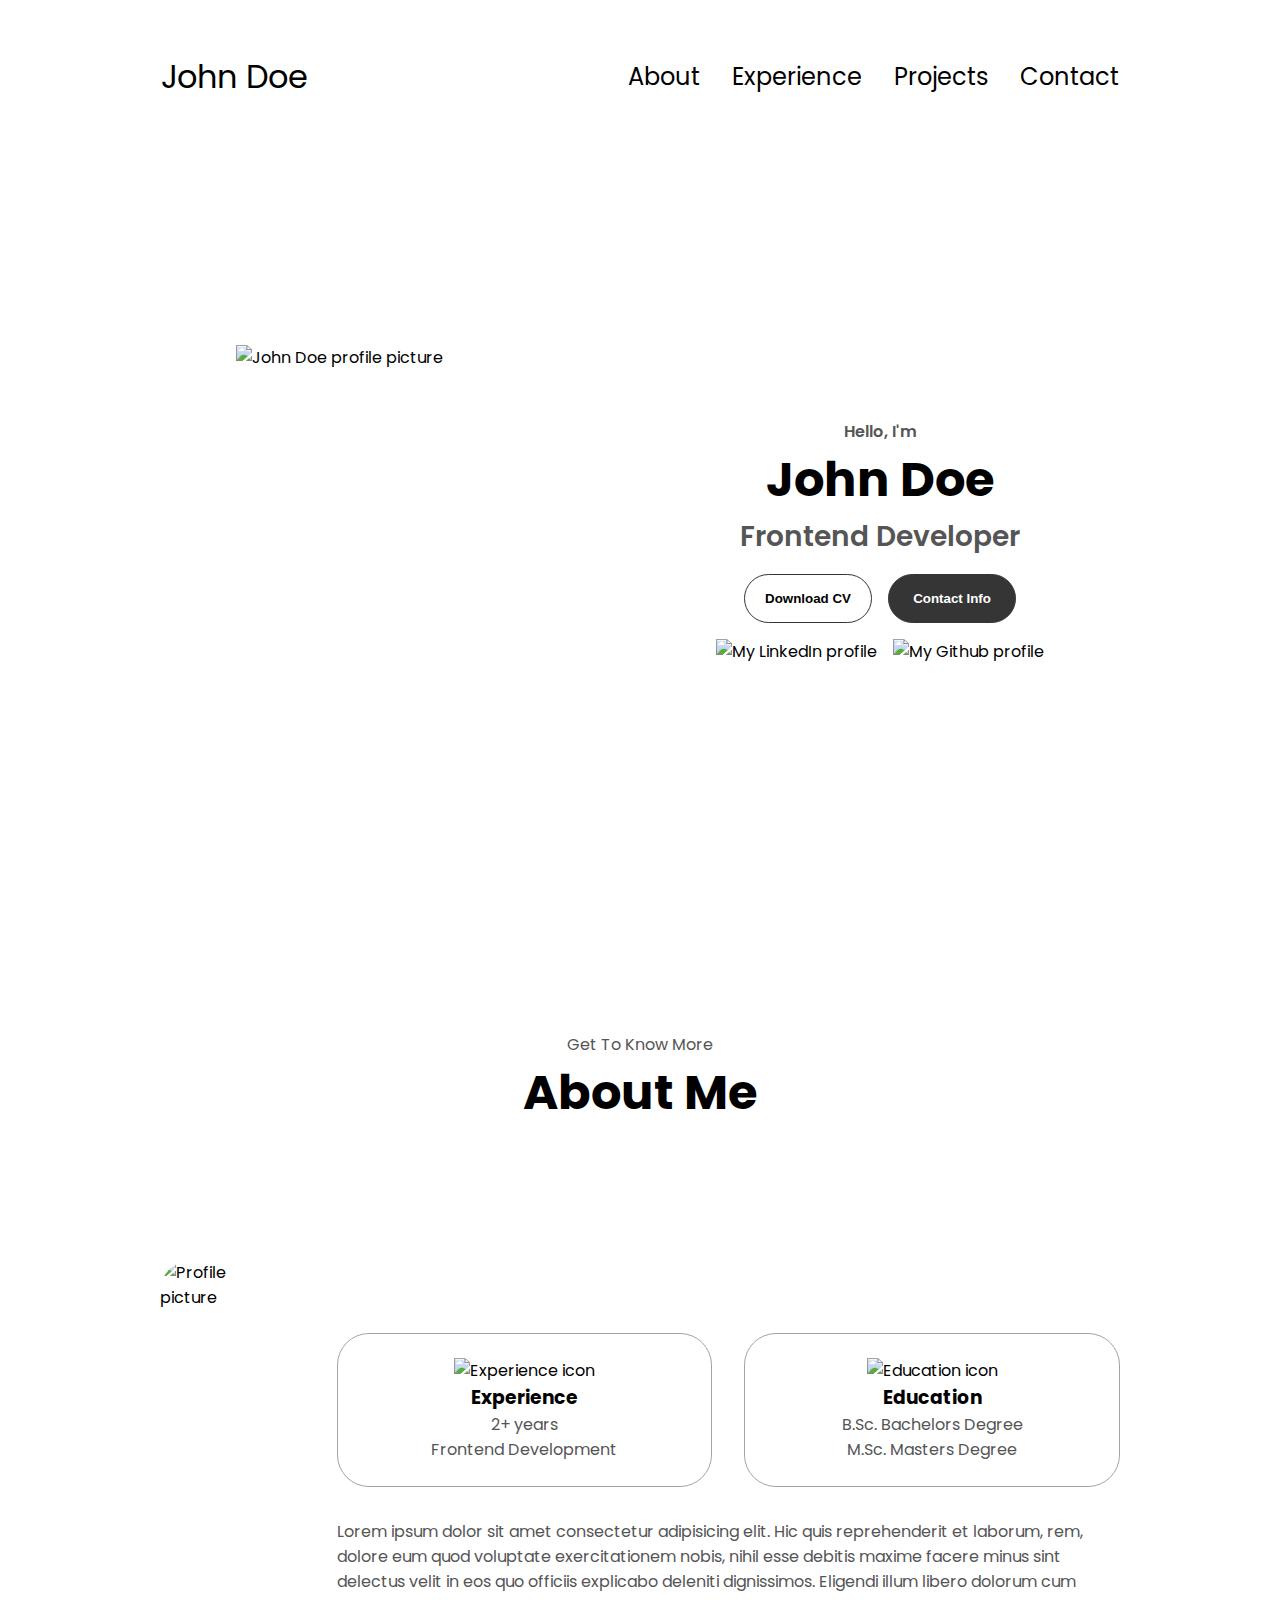
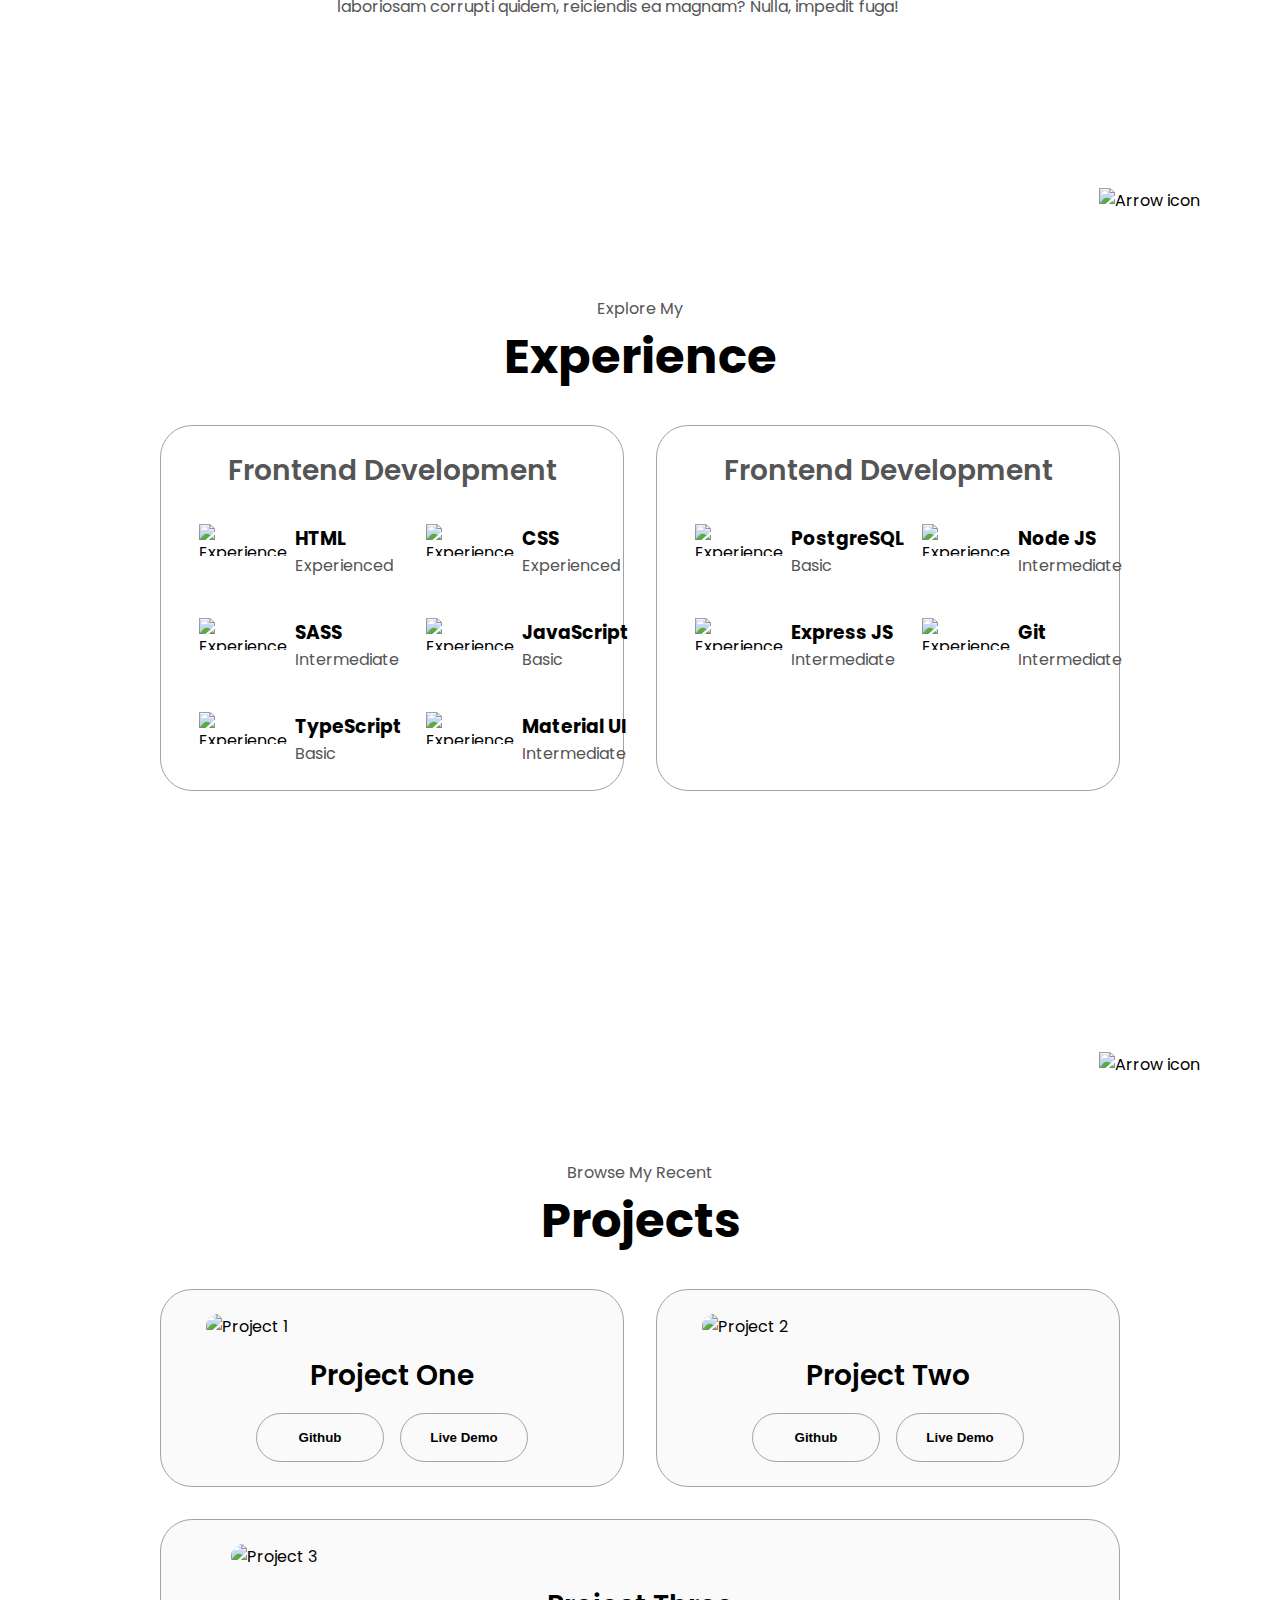
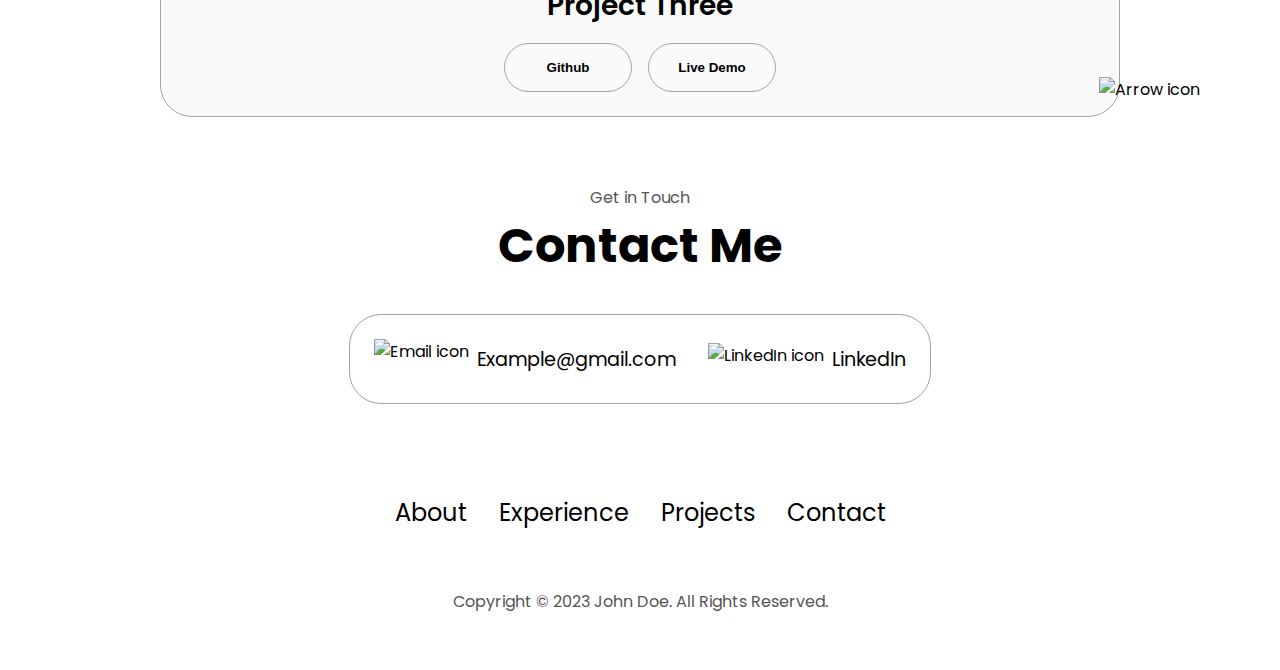
==== index.html @ 1ad5c075 "guh" ====
<!DOCTYPE html>
<html lang="en">
  <head>
    <meta charset="UTF-8" />
    <meta http-equiv="X-UA-Compatible" content="IE=edge" />
    <meta name="viewport" content="width=device-width, initial-scale=1.0" />
    <title>My Portfolio</title>
    <link rel="stylesheet" href="style.css" />
    <link rel="stylesheet" href="mediaqueries.css" />
  </head>
  <body>
    <nav id="desktop-nav">
      <div class="logo">John Doe</div>
      <div>
        <ul class="nav-links">
          <li><a href="#about">About</a></li>
          <li><a href="#experience">Experience</a></li>
          <li><a href="#projects">Projects</a></li>
          <li><a href="#contact">Contact</a></li>
        </ul>
      </div>
    </nav>
    <nav id="hamburger-nav">
      <div class="logo">John Doe</div>
      <div class="hamburger-menu">
        <div class="hamburger-icon" onclick="toggleMenu()">
          <span></span>
          <span></span>
          <span></span>
        </div>
        <div class="menu-links">
          <li><a href="#about" onclick="toggleMenu()">About</a></li>
          <li><a href="#experience" onclick="toggleMenu()">Experience</a></li>
          <li><a href="#projects" onclick="toggleMenu()">Projects</a></li>
          <li><a href="#contact" onclick="toggleMenu()">Contact</a></li>
        </div>
      </div>
    </nav>
    <section id="profile">
      <div class="section__pic-container">
        <img src="./assets/profile-pic.png" alt="John Doe profile picture" />
      </div>
      <div class="section__text">
        <p class="section__text__p1">Hello, I'm</p>
        <h1 class="title">John Doe</h1>
        <p class="section__text__p2">Frontend Developer</p>
        <div class="btn-container">
          <button
            class="btn btn-color-2"
            onclick="window.open('./assets/resume-example.pdf')"
          >
            Download CV
          </button>
          <button class="btn btn-color-1" onclick="location.href='./#contact'">
            Contact Info
          </button>
        </div>
        <div id="socials-container">
          <img
            src="./assets/linkedin.png"
            alt="My LinkedIn profile"
            class="icon"
            onclick="location.href='https://linkedin.com/'"
          />
          <img
            src="./assets/github.png"
            alt="My Github profile"
            class="icon"
            onclick="location.href='https://github.com/'"
          />
        </div>
      </div>
    </section>
    <section id="about">
      <p class="section__text__p1">Get To Know More</p>
      <h1 class="title">About Me</h1>
      <div class="section-container">
        <div class="section__pic-container">
          <img
            src="./assets/about-pic.png"
            alt="Profile picture"
            class="about-pic"
          />
        </div>
        <div class="about-details-container">
          <div class="about-containers">
            <div class="details-container">
              <img
                src="./assets/experience.png"
                alt="Experience icon"
                class="icon"
              />
              <h3>Experience</h3>
              <p>2+ years <br />Frontend Development</p>
            </div>
            <div class="details-container">
              <img
                src="./assets/education.png"
                alt="Education icon"
                class="icon"
              />
              <h3>Education</h3>
              <p>B.Sc. Bachelors Degree<br />M.Sc. Masters Degree</p>
            </div>
          </div>
          <div class="text-container">
            <p>
              Lorem ipsum dolor sit amet consectetur adipisicing elit. Hic quis
              reprehenderit et laborum, rem, dolore eum quod voluptate
              exercitationem nobis, nihil esse debitis maxime facere minus sint
              delectus velit in eos quo officiis explicabo deleniti dignissimos.
              Eligendi illum libero dolorum cum laboriosam corrupti quidem,
              reiciendis ea magnam? Nulla, impedit fuga!
            </p>
          </div>
        </div>
      </div>
      <img
        src="./assets/arrow.png"
        alt="Arrow icon"
        class="icon arrow"
        onclick="location.href='./#experience'"
      />
    </section>
    <section id="experience">
      <p class="section__text__p1">Explore My</p>
      <h1 class="title">Experience</h1>
      <div class="experience-details-container">
        <div class="about-containers">
          <div class="details-container">
            <h2 class="experience-sub-title">Frontend Development</h2>
            <div class="article-container">
              <article>
                <img
                  src="./assets/checkmark.png"
                  alt="Experience icon"
                  class="icon"
                />
                <div>
                  <h3>HTML</h3>
                  <p>Experienced</p>
                </div>
              </article>
              <article>
                <img
                  src="./assets/checkmark.png"
                  alt="Experience icon"
                  class="icon"
                />
                <div>
                  <h3>CSS</h3>
                  <p>Experienced</p>
                </div>
              </article>
              <article>
                <img
                  src="./assets/checkmark.png"
                  alt="Experience icon"
                  class="icon"
                />
                <div>
                  <h3>SASS</h3>
                  <p>Intermediate</p>
                </div>
              </article>
              <article>
                <img
                  src="./assets/checkmark.png"
                  alt="Experience icon"
                  class="icon"
                />
                <div>
                  <h3>JavaScript</h3>
                  <p>Basic</p>
                </div>
              </article>
              <article>
                <img
                  src="./assets/checkmark.png"
                  alt="Experience icon"
                  class="icon"
                />
                <div>
                  <h3>TypeScript</h3>
                  <p>Basic</p>
                </div>
              </article>
              <article>
                <img
                  src="./assets/checkmark.png"
                  alt="Experience icon"
                  class="icon"
                />
                <div>
                  <h3>Material UI</h3>
                  <p>Intermediate</p>
                </div>
              </article>
            </div>
          </div>
          <div class="details-container">
            <h2 class="experience-sub-title">Frontend Development</h2>
            <div class="article-container">
              <article>
                <img
                  src="./assets/checkmark.png"
                  alt="Experience icon"
                  class="icon"
                />
                <div>
                  <h3>PostgreSQL</h3>
                  <p>Basic</p>
                </div>
              </article>
              <article>
                <img
                  src="./assets/checkmark.png"
                  alt="Experience icon"
                  class="icon"
                />
                <div>
                  <h3>Node JS</h3>
                  <p>Intermediate</p>
                </div>
              </article>
              <article>
                <img
                  src="./assets/checkmark.png"
                  alt="Experience icon"
                  class="icon"
                />
                <div>
                  <h3>Express JS</h3>
                  <p>Intermediate</p>
                </div>
              </article>
              <article>
                <img
                  src="./assets/checkmark.png"
                  alt="Experience icon"
                  class="icon"
                />
                <div>
                  <h3>Git</h3>
                  <p>Intermediate</p>
                </div>
              </article>
            </div>
          </div>
        </div>
      </div>
      <img
        src="./assets/arrow.png"
        alt="Arrow icon"
        class="icon arrow"
        onclick="location.href='./#projects'"
      />
    </section>
    <section id="projects">
      <p class="section__text__p1">Browse My Recent</p>
      <h1 class="title">Projects</h1>
      <div class="experience-details-container">
        <div class="about-containers">
          <div class="details-container color-container">
            <div class="article-container">
              <img
                src="./assets/project-1.png"
                alt="Project 1"
                class="project-img"
              />
            </div>
            <h2 class="experience-sub-title project-title">Project One</h2>
            <div class="btn-container">
              <button
                class="btn btn-color-2 project-btn"
                onclick="location.href='https://github.com/'"
              >
                Github
              </button>
              <button
                class="btn btn-color-2 project-btn"
                onclick="location.href='https://github.com/'"
              >
                Live Demo
              </button>
            </div>
          </div>
          <div class="details-container color-container">
            <div class="article-container">
              <img
                src="./assets/project-2.png"
                alt="Project 2"
                class="project-img"
              />
            </div>
            <h2 class="experience-sub-title project-title">Project Two</h2>
            <div class="btn-container">
              <button
                class="btn btn-color-2 project-btn"
                onclick="location.href='https://github.com/'"
              >
                Github
              </button>
              <button
                class="btn btn-color-2 project-btn"
                onclick="location.href='https://github.com/'"
              >
                Live Demo
              </button>
            </div>
          </div>
          <div class="details-container color-container">
            <div class="article-container">
              <img
                src="./assets/project-3.png"
                alt="Project 3"
                class="project-img"
              />
            </div>
            <h2 class="experience-sub-title project-title">Project Three</h2>
            <div class="btn-container">
              <button
                class="btn btn-color-2 project-btn"
                onclick="location.href='https://github.com/'"
              >
                Github
              </button>
              <button
                class="btn btn-color-2 project-btn"
                onclick="location.href='https://github.com/'"
              >
                Live Demo
              </button>
            </div>
          </div>
        </div>
      </div>
      <img
        src="./assets/arrow.png"
        alt="Arrow icon"
        class="icon arrow"
        onclick="location.href='./#contact'"
      />
    </section>
    <section id="contact">
      <p class="section__text__p1">Get in Touch</p>
      <h1 class="title">Contact Me</h1>
      <div class="contact-info-upper-container">
        <div class="contact-info-container">
          <img
            src="./assets/email.png"
            alt="Email icon"
            class="icon contact-icon email-icon"
          />
          <p><a href="mailto:examplemail@gmail.com">Example@gmail.com</a></p>
        </div>
        <div class="contact-info-container">
          <img
            src="./assets/linkedin.png"
            alt="LinkedIn icon"
            class="icon contact-icon"
          />
          <p><a href="https://www.linkedin.com">LinkedIn</a></p>
        </div>
      </div>
    </section>
    <footer>
      <nav>
        <div class="nav-links-container">
          <ul class="nav-links">
            <li><a href="#about">About</a></li>
            <li><a href="#experience">Experience</a></li>
            <li><a href="#projects">Projects</a></li>
            <li><a href="#contact">Contact</a></li>
          </ul>
        </div>
      </nav>
      <p>Copyright &#169; 2023 John Doe. All Rights Reserved.</p>
    </footer>
    <script src="script.js"></script>
  </body>
</html>
---- style.css ----
/* GENERAL */

@import url("https://fonts.googleapis.com/css2?family=Poppins:wght@300;400;500;600&display=swap");

* {
  margin: 0;
  padding: 0;
}

body {
  font-family: "Poppins", sans-serif;
}

html {
  scroll-behavior: smooth;
}

p {
  color: rgb(85, 85, 85);
}

/* TRANSITION */

a,
.btn {
  transition: all 300ms ease;
}

/* DESKTOP NAV */

nav,
.nav-links {
  display: flex;
}

nav {
  justify-content: space-around;
  align-items: center;
  height: 17vh;
}

.nav-links {
  gap: 2rem;
  list-style: none;
  font-size: 1.5rem;
}

a {
  color: black;
  text-decoration: none;
  text-decoration-color: white;
}

a:hover {
  color: grey;
  text-decoration: underline;
  text-underline-offset: 1rem;
  text-decoration-color: rgb(181, 181, 181);
}

.logo {
  font-size: 2rem;
}

.logo:hover {
  cursor: default;
}

/* HAMBURGER MENU */

#hamburger-nav {
  display: none;
}

.hamburger-menu {
  position: relative;
  display: inline-block;
}

.hamburger-icon {
  display: flex;
  flex-direction: column;
  justify-content: space-between;
  height: 24px;
  width: 30px;
  cursor: pointer;
}

.hamburger-icon span {
  width: 100%;
  height: 2px;
  background-color: black;
  transition: all 0.3 ease-in-out;
}

.menu-links {
  position: absolute;
  top: 100%;
  right: 0;
  background-color: white;
  width: fit-content;
  max-height: 0;
  overflow: hidden;
  transition: all 0.3 ease-in-out;
}

.menu-links a {
  display: block;
  padding: 10px;
  text-align: center;
  font-size: 1.5rem;
  color: black;
  text-decoration: none;
  transition: all 0.3 ease-in-out;
}

.menu-links li {
  list-style: none;
}

.menu-links.open {
  max-height: 300px;
}

.hamburger-icon.open span:first-child {
  transform: rotate(45deg) translate(10px, 5px);
}

.hamburger-icon.open span:nth-child(2) {
  opacity: 0;
}

.hamburger-icon.open span:last-child {
  transform: rotate(-45deg) translate(10px, -5px);
}

.hamburger-icon span:first-child {
  transform: none;
}

.hamburger-icon span:first-child {
  opacity: 1;
}

.hamburger-icon span:first-child {
  transform: none;
}

/* SECTIONS */

section {
  padding-top: 4vh;
  height: 96vh;
  margin: 0 10rem;
  box-sizing: border-box;
  min-height: fit-content;
}

.section-container {
  display: flex;
}

/* PROFILE SECTION */

#profile {
  display: flex;
  justify-content: center;
  gap: 5rem;
  height: 80vh;
}

.section__pic-container {
  display: flex;
  height: 400px;
  width: 400px;
  margin: auto 0;
}

.section__text {
  align-self: center;
  text-align: center;
}

.section__text p {
  font-weight: 600;
}

.section__text__p1 {
  text-align: center;
}

.section__text__p2 {
  font-size: 1.75rem;
  margin-bottom: 1rem;
}

.title {
  font-size: 3rem;
  text-align: center;
}

#socials-container {
  display: flex;
  justify-content: center;
  margin-top: 1rem;
  gap: 1rem;
}

/* ICONS */

.icon {
  cursor: pointer;
  height: 2rem;
}

/* BUTTONS */

.btn-container {
  display: flex;
  justify-content: center;
  gap: 1rem;
}

.btn {
  font-weight: 600;
  transition: all 300ms ease;
  padding: 1rem;
  width: 8rem;
  border-radius: 2rem;
}

.btn-color-1,
.btn-color-2 {
  border: rgb(53, 53, 53) 0.1rem solid;
}

.btn-color-1:hover,
.btn-color-2:hover {
  cursor: pointer;
}

.btn-color-1,
.btn-color-2:hover {
  background: rgb(53, 53, 53);
  color: white;
}

.btn-color-1:hover {
  background: rgb(0, 0, 0);
}

.btn-color-2 {
  background: none;
}

.btn-color-2:hover {
  border: rgb(255, 255, 255) 0.1rem solid;
}

.btn-container {
  gap: 1rem;
}

/* ABOUT SECTION */

#about {
  position: relative;
}

.about-containers {
  gap: 2rem;
  margin-bottom: 2rem;
  margin-top: 2rem;
}

.about-details-container {
  justify-content: center;
  flex-direction: column;
}

.about-containers,
.about-details-container {
  display: flex;
}

.about-pic {
  border-radius: 2rem;
}

.arrow {
  position: absolute;
  right: -5rem;
  bottom: 2.5rem;
}

.details-container {
  padding: 1.5rem;
  flex: 1;
  background: white;
  border-radius: 2rem;
  border: rgb(53, 53, 53) 0.1rem solid;
  border-color: rgb(163, 163, 163);
  text-align: center;
}

.section-container {
  gap: 4rem;
  height: 80%;
}

.section__pic-container {
  height: 400px;
  width: 400px;
  margin: auto 0;
}

/* EXPERIENCE SECTION */

#experience {
  position: relative;
}

.experience-sub-title {
  color: rgb(85, 85, 85);
  font-weight: 600;
  font-size: 1.75rem;
  margin-bottom: 2rem;
}

.experience-details-container {
  display: flex;
  justify-content: center;
  flex-direction: column;
}

.article-container {
  display: flex;
  text-align: initial;
  flex-wrap: wrap;
  flex-direction: row;
  gap: 2.5rem;
  justify-content: space-around;
}

article {
  display: flex;
  width: 10rem;
  justify-content: space-around;
  gap: 0.5rem;
}

article .icon {
  cursor: default;
}

/* PROJECTS SECTION */

#projects {
  position: relative;
}

.color-container {
  border-color: rgb(163, 163, 163);
  background: rgb(250, 250, 250);
}

.project-img {
  border-radius: 2rem;
  width: 90%;
  height: 90%;
}

.project-title {
  margin: 1rem;
  color: black;
}

.project-btn {
  color: black;
  border-color: rgb(163, 163, 163);
}

/* CONTACT */

#contact {
  display: flex;
  justify-content: center;
  flex-direction: column;
  height: 70vh;
}

.contact-info-upper-container {
  display: flex;
  justify-content: center;
  border-radius: 2rem;
  border: rgb(53, 53, 53) 0.1rem solid;
  border-color: rgb(163, 163, 163);
  background: (250, 250, 250);
  margin: 2rem auto;
  padding: 0.5rem;
}

.contact-info-container {
  display: flex;
  align-items: center;
  justify-content: center;
  gap: 0.5rem;
  margin: 1rem;
}

.contact-info-container p {
  font-size: larger;
}

.contact-icon {
  cursor: default;
}

.email-icon {
  height: 2.5rem;
}

/* FOOTER SECTION */

footer {
  height: 26vh;
  margin: 0 1rem;
}

footer p {
  text-align: center;
}
---- mediaqueries.css ----
@media screen and (max-width: 1400px) {
    #profile {
      height: 83vh;
      margin-bottom: 6rem;
    }
    .about-containers {
      flex-wrap: wrap;
    }
    #contact,
    #projects {
      height: fit-content;
    }
  }
  
  @media screen and (max-width: 1200px) {
    #desktop-nav {
      display: none;
    }
    #hamburger-nav {
      display: flex;
    }
    #experience,
    .experience-details-container {
      margin-top: 2rem;
    }
    #profile,
    .section-container {
      display: block;
    }
    .arrow {
      display: none;
    }
    section,
    .section-container {
      height: fit-content;
    }
    section {
      margin: 0 5%;
    }
    .section__pic-container {
      width: 275px;
      height: 275px;
      margin: 0 auto 2rem;
    }
    .about-containers {
      margin-top: 0;
    }
  }
  
  @media screen and (max-width: 600px) {
    #contact,
    footer {
      height: 40vh;
    }
    #profile {
      height: 83vh;
      margin-bottom: 0;
    }
    article {
      font-size: 1rem;
    }
    footer nav {
      height: fit-content;
      margin-bottom: 2rem;
    }
    .about-containers,
    .contact-info-upper-container,
    .btn-container {
      flex-wrap: wrap;
    }
    .contact-info-container {
      margin: 0;
    }
    .contact-info-container p,
    .nav-links li a {
      font-size: 1rem;
    }
    .experience-sub-title {
      font-size: 1.25rem;
    }
    .logo {
      font-size: 1.5rem;
    }
    .nav-links {
      flex-direction: column;
      gap: 0.5rem;
      text-align: center;
    }
    .section__pic-container {
      width: auto;
      height: 46vw;
      justify-content: center;
    }
    .section__text__p2 {
      font-size: 1.25rem;
    }
    .title {
      font-size: 2rem;
    }
    .text-container {
      text-align: justify;
    }
  }
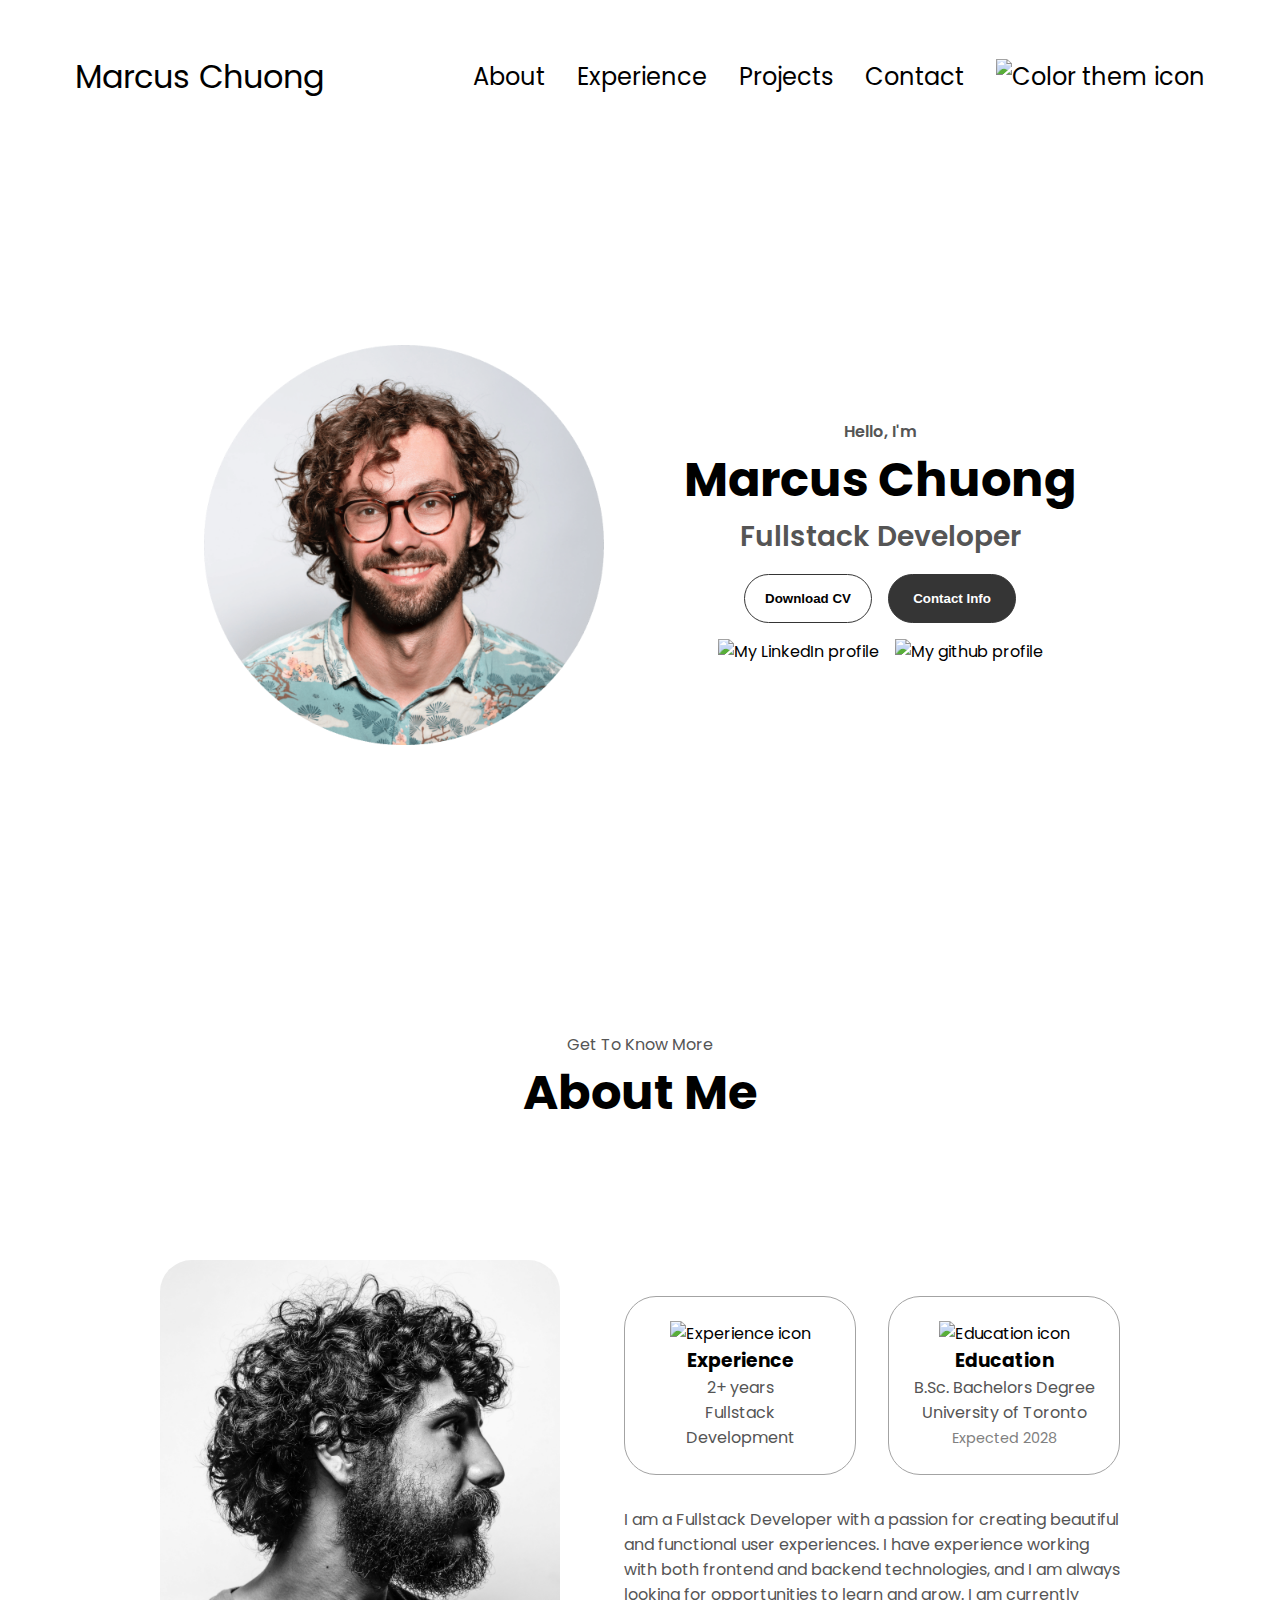
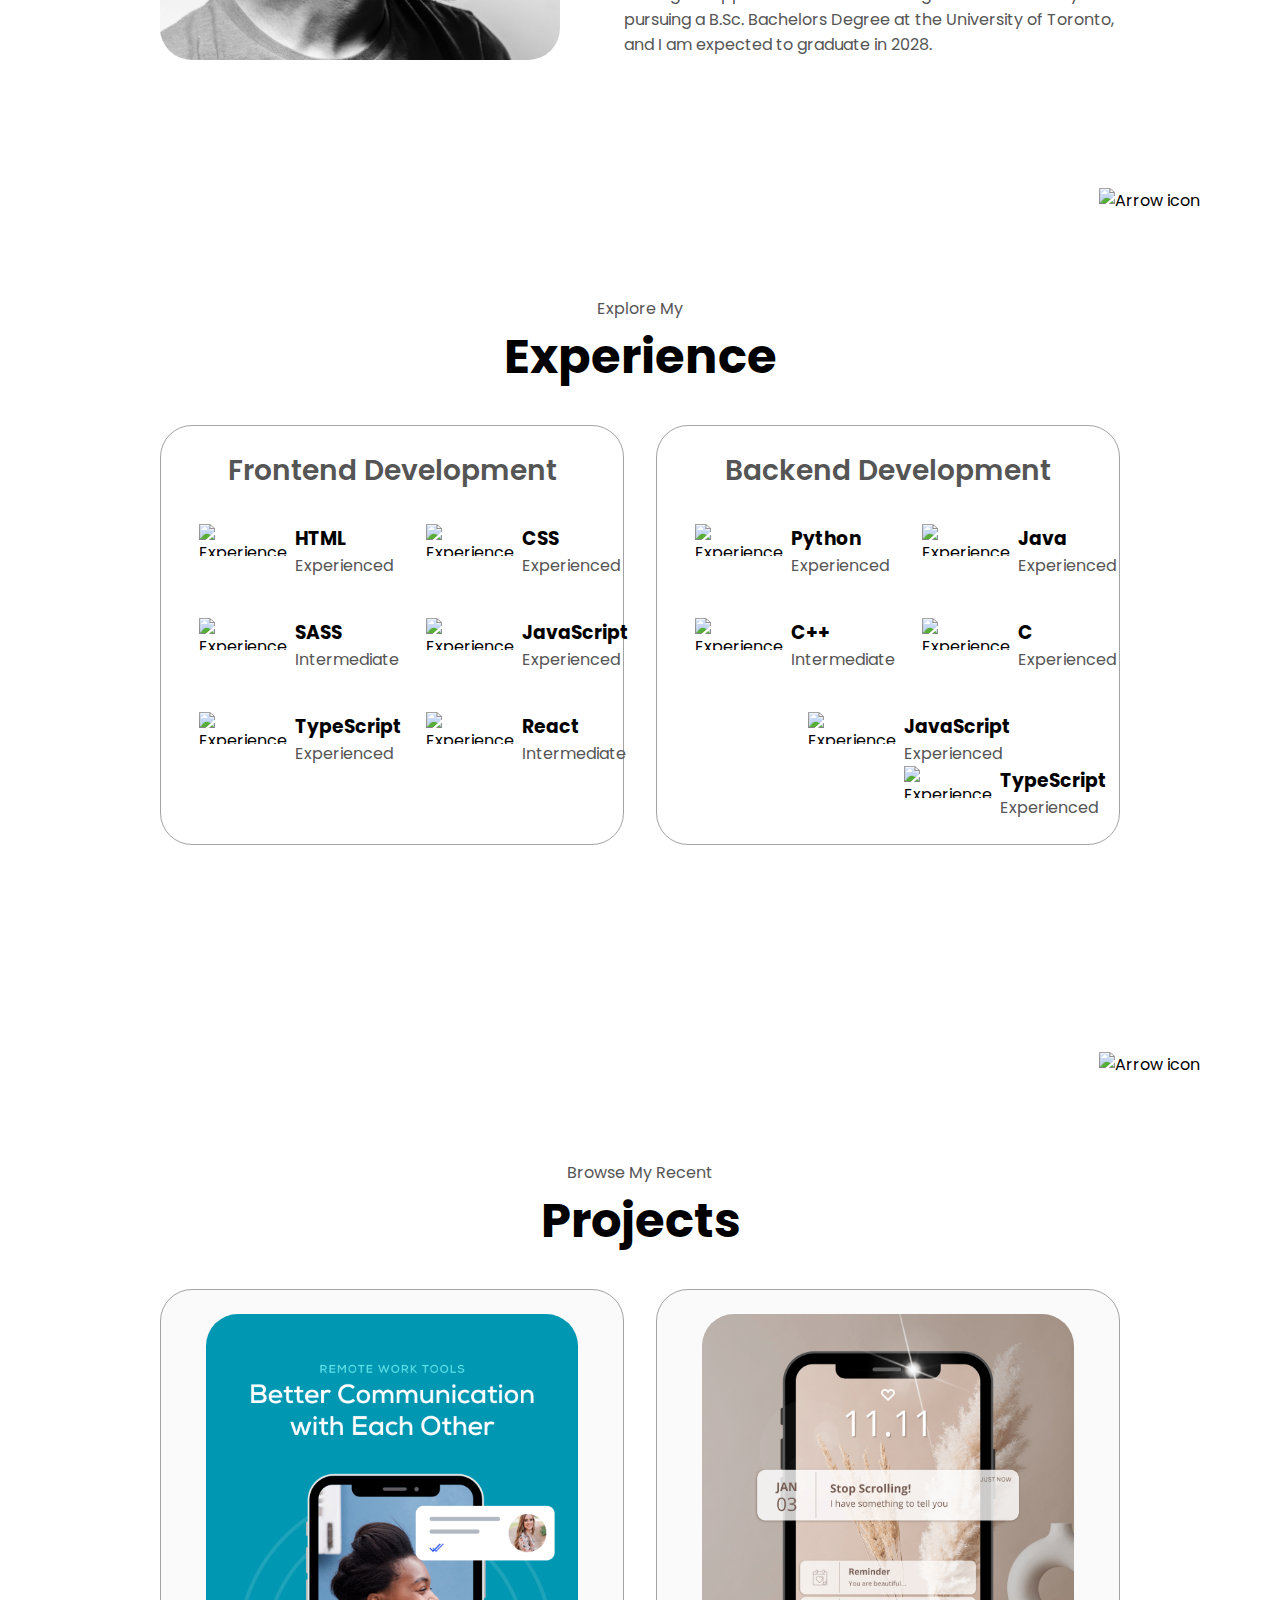
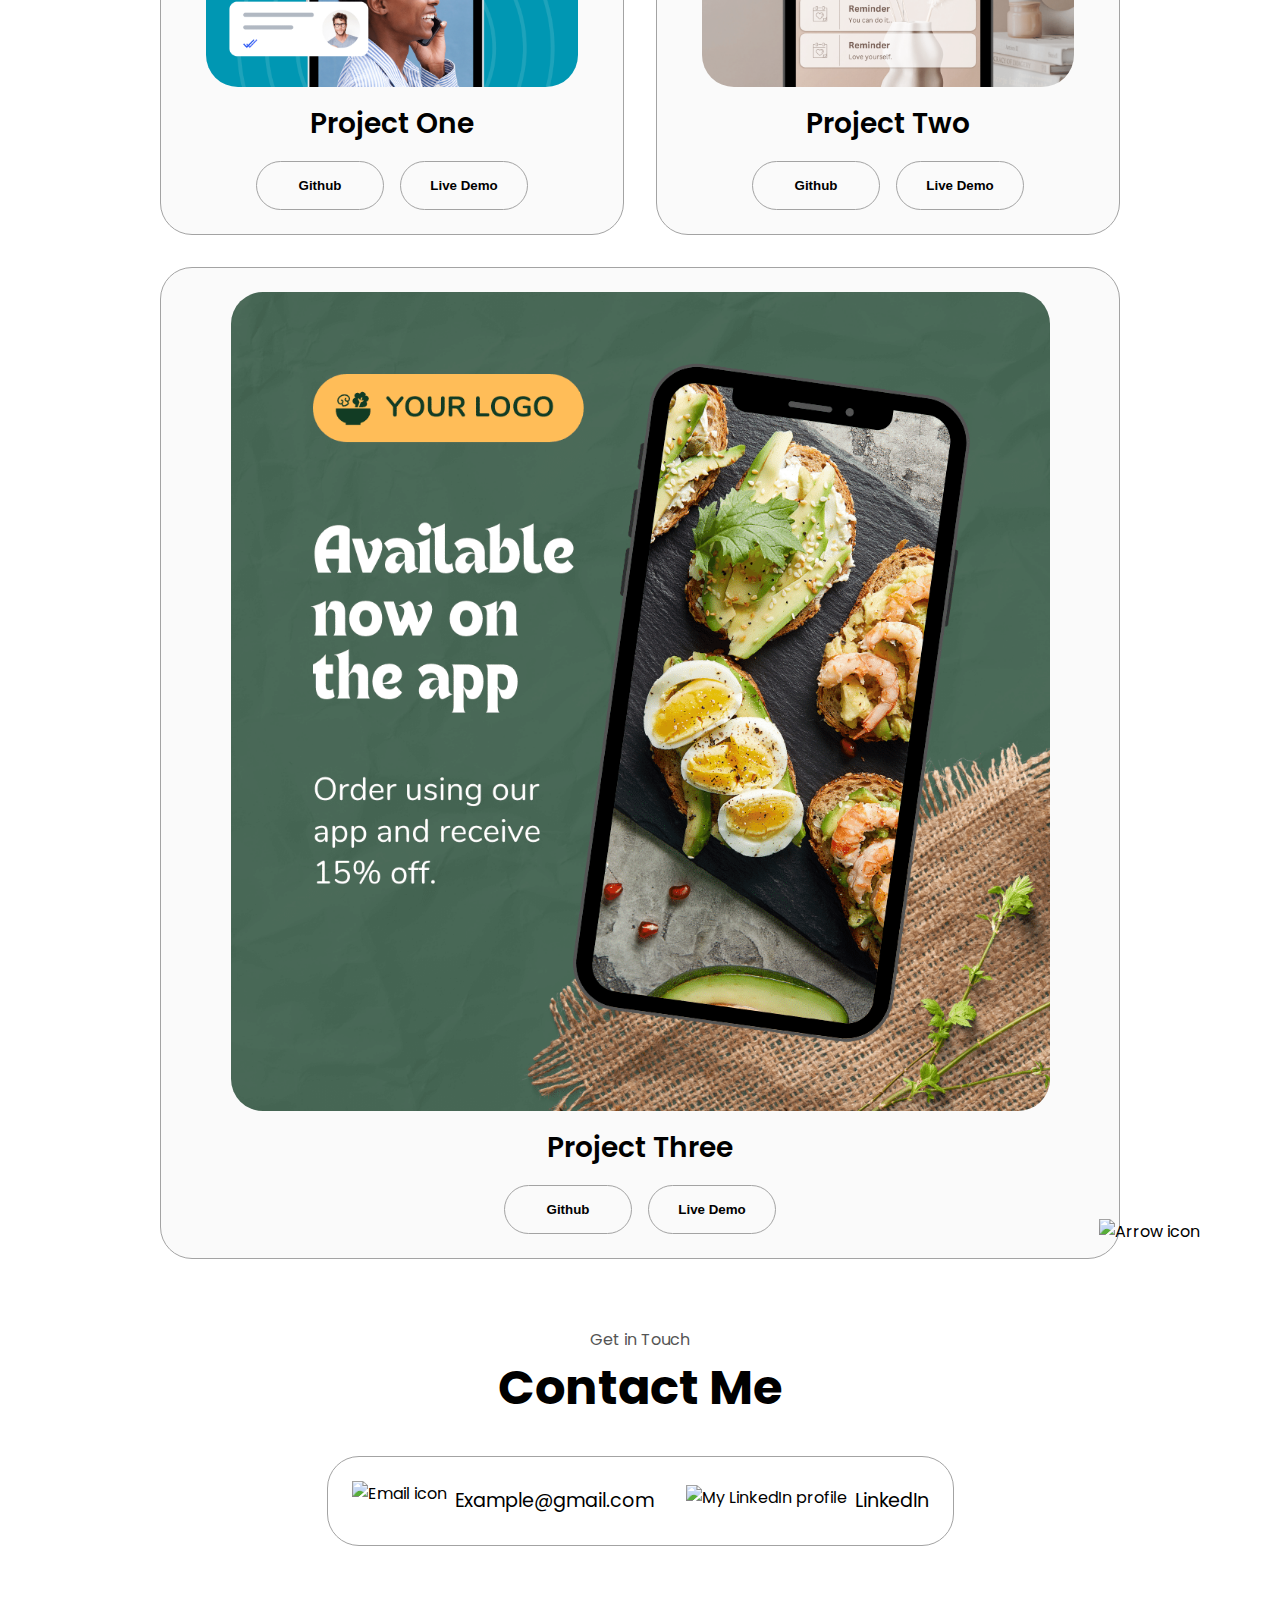
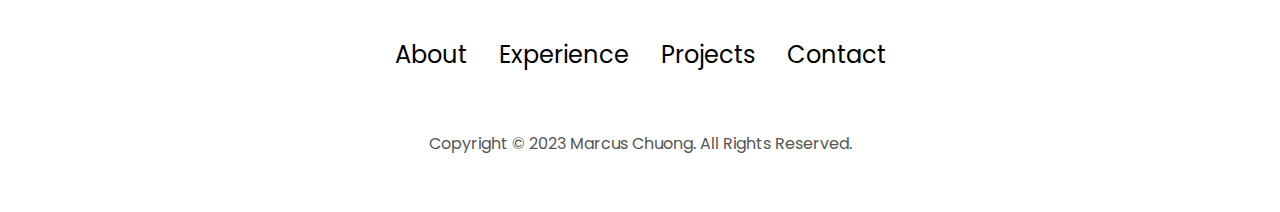
==== commit 53fc658b: "added languages" ====
--- a/index.html
+++ b/index.html
@@ -10,18 +10,28 @@
   </head>
   <body>
     <nav id="desktop-nav">
-      <div class="logo">John Doe</div>
+      <div class="logo">Marcus Chuong</div>
       <div>
         <ul class="nav-links">
           <li><a href="#about">About</a></li>
           <li><a href="#experience">Experience</a></li>
           <li><a href="#projects">Projects</a></li>
           <li><a href="#contact">Contact</a></li>
+          <li>
+            <img
+              id="modeToggle"
+              class="icon color-icon"
+              src="./assets/theme_light.png"
+              src-light="./assets/theme_light.png"
+              src-dark="./assets/theme_dark.png"
+              alt="Color them icon"
+            />
+          </li>
         </ul>
       </div>
     </nav>
     <nav id="hamburger-nav">
-      <div class="logo">John Doe</div>
+      <div class="logo">Marcus Chuong</div>
       <div class="hamburger-menu">
         <div class="hamburger-icon" onclick="toggleMenu()">
           <span></span>
@@ -33,17 +43,27 @@
           <li><a href="#experience" onclick="toggleMenu()">Experience</a></li>
           <li><a href="#projects" onclick="toggleMenu()">Projects</a></li>
           <li><a href="#contact" onclick="toggleMenu()">Contact</a></li>
+          <li>
+            <img
+              id="modeToggle2"
+              class="icon color-icon"
+              src="./assets/theme_light.png"
+              src-light="./assets/theme_light.png"
+              src-dark="./assets/theme_dark.png"
+              alt="Color them icon"
+            />
+          </li>
         </div>
       </div>
     </nav>
     <section id="profile">
       <div class="section__pic-container">
-        <img src="./assets/profile-pic.png" alt="John Doe profile picture" />
+        <img src="./assets/profile-pic.png" alt="Marcus Chuong profile picture" />
       </div>
       <div class="section__text">
         <p class="section__text__p1">Hello, I'm</p>
-        <h1 class="title">John Doe</h1>
-        <p class="section__text__p2">Frontend Developer</p>
+        <h1 class="title">Marcus Chuong</h1>
+        <p class="section__text__p2">Fullstack Developer</p>
         <div class="btn-container">
           <button
             class="btn btn-color-2"
@@ -57,16 +77,20 @@
         </div>
         <div id="socials-container">
           <img
-            src="./assets/linkedin.png"
+            src="./assets/linkedin_light.png"
+            src-light="./assets/linkedin_light.png"
+            src-dark="./assets/linkedin_dark.png"
             alt="My LinkedIn profile"
-            class="icon"
-            onclick="location.href='https://linkedin.com/'"
+            class="icon linkedin-icon"
+            onclick="location.href='www.linkedin.com/in/marcus-chuong'"
           />
           <img
-            src="./assets/github.png"
-            alt="My Github profile"
-            class="icon"
-            onclick="location.href='https://github.com/'"
+            src="./assets/github_light.png"
+            src-light="./assets/github_light.png"
+            src-dark="./assets/github_dark.png"
+            alt="My github profile"
+            class="icon github-icon"
+            onclick="location.href='https://github.com/toenailMuncher'"
           />
         </div>
       </div>
@@ -86,37 +110,43 @@
           <div class="about-containers">
             <div class="details-container">
               <img
-                src="./assets/experience.png"
+                src="./assets/experience_light.png"
+                src-light="./assets/experience_light.png"
+                src-dark="./assets/experience_dark.png"
                 alt="Experience icon"
                 class="icon"
               />
               <h3>Experience</h3>
-              <p>2+ years <br />Frontend Development</p>
+              <p>2+ years <br />Fullstack Development</p>
             </div>
             <div class="details-container">
               <img
-                src="./assets/education.png"
+                src="./assets/education_light.png"
+                src-light="./assets/education_light.png"
+                src-dark="./assets/education_dark.png"
                 alt="Education icon"
                 class="icon"
               />
               <h3>Education</h3>
-              <p>B.Sc. Bachelors Degree<br />M.Sc. Masters Degree</p>
+              <p>B.Sc. Bachelors Degree<br />University of Toronto<br /><span style="font-size: 0.9em; color: grey;">Expected 2028</span></p>
             </div>
           </div>
           <div class="text-container">
             <p>
-              Lorem ipsum dolor sit amet consectetur adipisicing elit. Hic quis
-              reprehenderit et laborum, rem, dolore eum quod voluptate
-              exercitationem nobis, nihil esse debitis maxime facere minus sint
-              delectus velit in eos quo officiis explicabo deleniti dignissimos.
-              Eligendi illum libero dolorum cum laboriosam corrupti quidem,
-              reiciendis ea magnam? Nulla, impedit fuga!
+                I am a Fullstack Developer with a passion for creating beautiful
+                and functional user experiences. I have experience working with
+                both frontend and backend technologies, and I am always looking
+                for opportunities to learn and grow. I am currently pursuing a
+                B.Sc. Bachelors Degree at the University of Toronto, and I am
+                expected to graduate in 2028.
             </p>
           </div>
         </div>
       </div>
       <img
-        src="./assets/arrow.png"
+        src="./assets/arrow_light.png"
+        src-light="./assets/arrow_light.png"
+        src-dark="./assets/arrow_dark.png"
         alt="Arrow icon"
         class="icon arrow"
         onclick="location.href='./#experience'"
@@ -132,7 +162,9 @@
             <div class="article-container">
               <article>
                 <img
-                  src="./assets/checkmark.png"
+                  src="./assets/checkmark_light.png"
+                  src-light="./assets/checkmark_light.png"
+                  src-dark="./assets/checkmark_dark.png"
                   alt="Experience icon"
                   class="icon"
                 />
@@ -143,7 +175,9 @@
               </article>
               <article>
                 <img
-                  src="./assets/checkmark.png"
+                  src="./assets/checkmark_light.png"
+                  src-light="./assets/checkmark_light.png"
+                  src-dark="./assets/checkmark_dark.png"
                   alt="Experience icon"
                   class="icon"
                 />
@@ -154,7 +188,9 @@
               </article>
               <article>
                 <img
-                  src="./assets/checkmark.png"
+                  src="./assets/checkmark_light.png"
+                  src-light="./assets/checkmark_light.png"
+                  src-dark="./assets/checkmark_dark.png"
                   alt="Experience icon"
                   class="icon"
                 />
@@ -165,84 +201,124 @@
               </article>
               <article>
                 <img
-                  src="./assets/checkmark.png"
+                  src="./assets/checkmark_light.png"
+                  src-light="./assets/checkmark_light.png"
+                  src-dark="./assets/checkmark_dark.png"
                   alt="Experience icon"
                   class="icon"
                 />
                 <div>
                   <h3>JavaScript</h3>
-                  <p>Basic</p>
-                </div>
-              </article>
-              <article>
-                <img
-                  src="./assets/checkmark.png"
+                  <p>Experienced</p>
+                </div>
+              </article>
+              <article>
+                <img
+                  src="./assets/checkmark_light.png"
+                  src-light="./assets/checkmark_light.png"
+                  src-dark="./assets/checkmark_dark.png"
                   alt="Experience icon"
                   class="icon"
                 />
                 <div>
                   <h3>TypeScript</h3>
-                  <p>Basic</p>
-                </div>
-              </article>
-              <article>
-                <img
-                  src="./assets/checkmark.png"
-                  alt="Experience icon"
-                  class="icon"
-                />
-                <div>
-                  <h3>Material UI</h3>
+                  <p>Experienced</p>
+                </div>
+              </article>
+              <article>
+                <img
+                  src="./assets/checkmark_light.png"
+                  src-light="./assets/checkmark_light.png"
+                  src-dark="./assets/checkmark_dark.png"
+                  alt="Experience icon"
+                  class="icon"
+                />
+                <div>
+                  <h3>React</h3>
                   <p>Intermediate</p>
                 </div>
               </article>
             </div>
           </div>
           <div class="details-container">
-            <h2 class="experience-sub-title">Frontend Development</h2>
+            <h2 class="experience-sub-title">Backend Development</h2>
             <div class="article-container">
               <article>
                 <img
-                  src="./assets/checkmark.png"
-                  alt="Experience icon"
-                  class="icon"
-                />
-                <div>
-                  <h3>PostgreSQL</h3>
-                  <p>Basic</p>
-                </div>
-              </article>
-              <article>
-                <img
-                  src="./assets/checkmark.png"
-                  alt="Experience icon"
-                  class="icon"
-                />
-                <div>
-                  <h3>Node JS</h3>
-                  <p>Intermediate</p>
-                </div>
-              </article>
-              <article>
-                <img
-                  src="./assets/checkmark.png"
-                  alt="Experience icon"
-                  class="icon"
-                />
-                <div>
-                  <h3>Express JS</h3>
-                  <p>Intermediate</p>
-                </div>
-              </article>
-              <article>
-                <img
-                  src="./assets/checkmark.png"
-                  alt="Experience icon"
-                  class="icon"
-                />
-                <div>
-                  <h3>Git</h3>
-                  <p>Intermediate</p>
+                  src="./assets/checkmark_light.png"
+                  src-light="./assets/checkmark_light.png"
+                  src-dark="./assets/checkmark_dark.png"
+                  alt="Experience icon"
+                  class="icon"
+                />
+                <div>
+                  <h3>Python</h3>
+                  <p>Experienced</p>
+                </div>
+              </article>
+              <article>
+                <img
+                  src="./assets/checkmark_light.png"
+                  src-light="./assets/checkmark_light.png"
+                  src-dark="./assets/checkmark_dark.png"
+                  alt="Experience icon"
+                  class="icon"
+                />
+                <div>
+                  <h3>Java</h3>
+                  <p>Experienced </p>
+                </div>
+              </article>
+              <article>
+                <img
+                  src="./assets/checkmark_light.png"
+                  src-light="./assets/checkmark_light.png"
+                  src-dark="./assets/checkmark_dark.png"
+                  alt="Experience icon"
+                  class="icon"
+                />
+                <div>
+                  <h3>C++</h3>
+                  <p>Intermediate </p>
+                </div>
+              </article>
+              <article>
+                <img
+                  src="./assets/checkmark_light.png"
+                  src-light="./assets/checkmark_light.png"
+                  src-dark="./assets/checkmark_dark.png"
+                  alt="Experience icon"
+                  class="icon"
+                />
+                <div>
+                  <h3>C</h3>
+                  <p>Experienced </p>
+                </div>
+              </article>
+              <article>
+                <img
+                  src="./assets/checkmark_light.png"
+                  src-light="./assets/checkmark_light.png"
+                  src-dark="./assets/checkmark_dark.png"
+                  alt="Experience icon"
+                  class="icon"
+                />
+                <div>
+                  <h3>JavaScript</h3>
+                  <p>Experienced </p>
+                  <article>
+                    <img
+                      src="./assets/checkmark_light.png"
+                      src-light="./assets/checkmark_light.png"
+                      src-dark="./assets/checkmark_dark.png"
+                      alt="Experience icon"
+                      class="icon"
+                    />
+                    <div>
+                      <h3>TypeScript</h3>
+                      <p>Experienced </p>
+                    </div>
+                  </article>
                 </div>
               </article>
             </div>
@@ -250,7 +326,9 @@
         </div>
       </div>
       <img
-        src="./assets/arrow.png"
+        src="./assets/arrow_light.png"
+        src-light="./assets/arrow_light.png"
+        src-dark="./assets/arrow_dark.png"
         alt="Arrow icon"
         class="icon arrow"
         onclick="location.href='./#projects'"
@@ -336,7 +414,9 @@
         </div>
       </div>
       <img
-        src="./assets/arrow.png"
+        src="./assets/arrow_light.png"
+        src-light="./assets/arrow_light.png"
+        src-dark="./assets/arrow_dark.png"
         alt="Arrow icon"
         class="icon arrow"
         onclick="location.href='./#contact'"
@@ -348,7 +428,9 @@
       <div class="contact-info-upper-container">
         <div class="contact-info-container">
           <img
-            src="./assets/email.png"
+            src="./assets/email_light.png"
+            src-light="./assets/email_light.png"
+            src-dark="./assets/email_dark.png"
             alt="Email icon"
             class="icon contact-icon email-icon"
           />
@@ -356,9 +438,12 @@
         </div>
         <div class="contact-info-container">
           <img
-            src="./assets/linkedin.png"
-            alt="LinkedIn icon"
-            class="icon contact-icon"
+            src="./assets/linkedin_light.png"
+            src-light="./assets/linkedin_light.png"
+            src-dark="./assets/linkedin_dark.png"
+            alt="My LinkedIn profile"
+            class="icon linkedin-icon"
+            onclick="location.href='https://linkedin.com/'"
           />
           <p><a href="https://www.linkedin.com">LinkedIn</a></p>
         </div>
@@ -375,7 +460,7 @@
           </ul>
         </div>
       </nav>
-      <p>Copyright &#169; 2023 John Doe. All Rights Reserved.</p>
+      <p>Copyright &#169; 2023 Marcus Chuong. All Rights Reserved.</p>
     </footer>
     <script src="script.js"></script>
   </body>
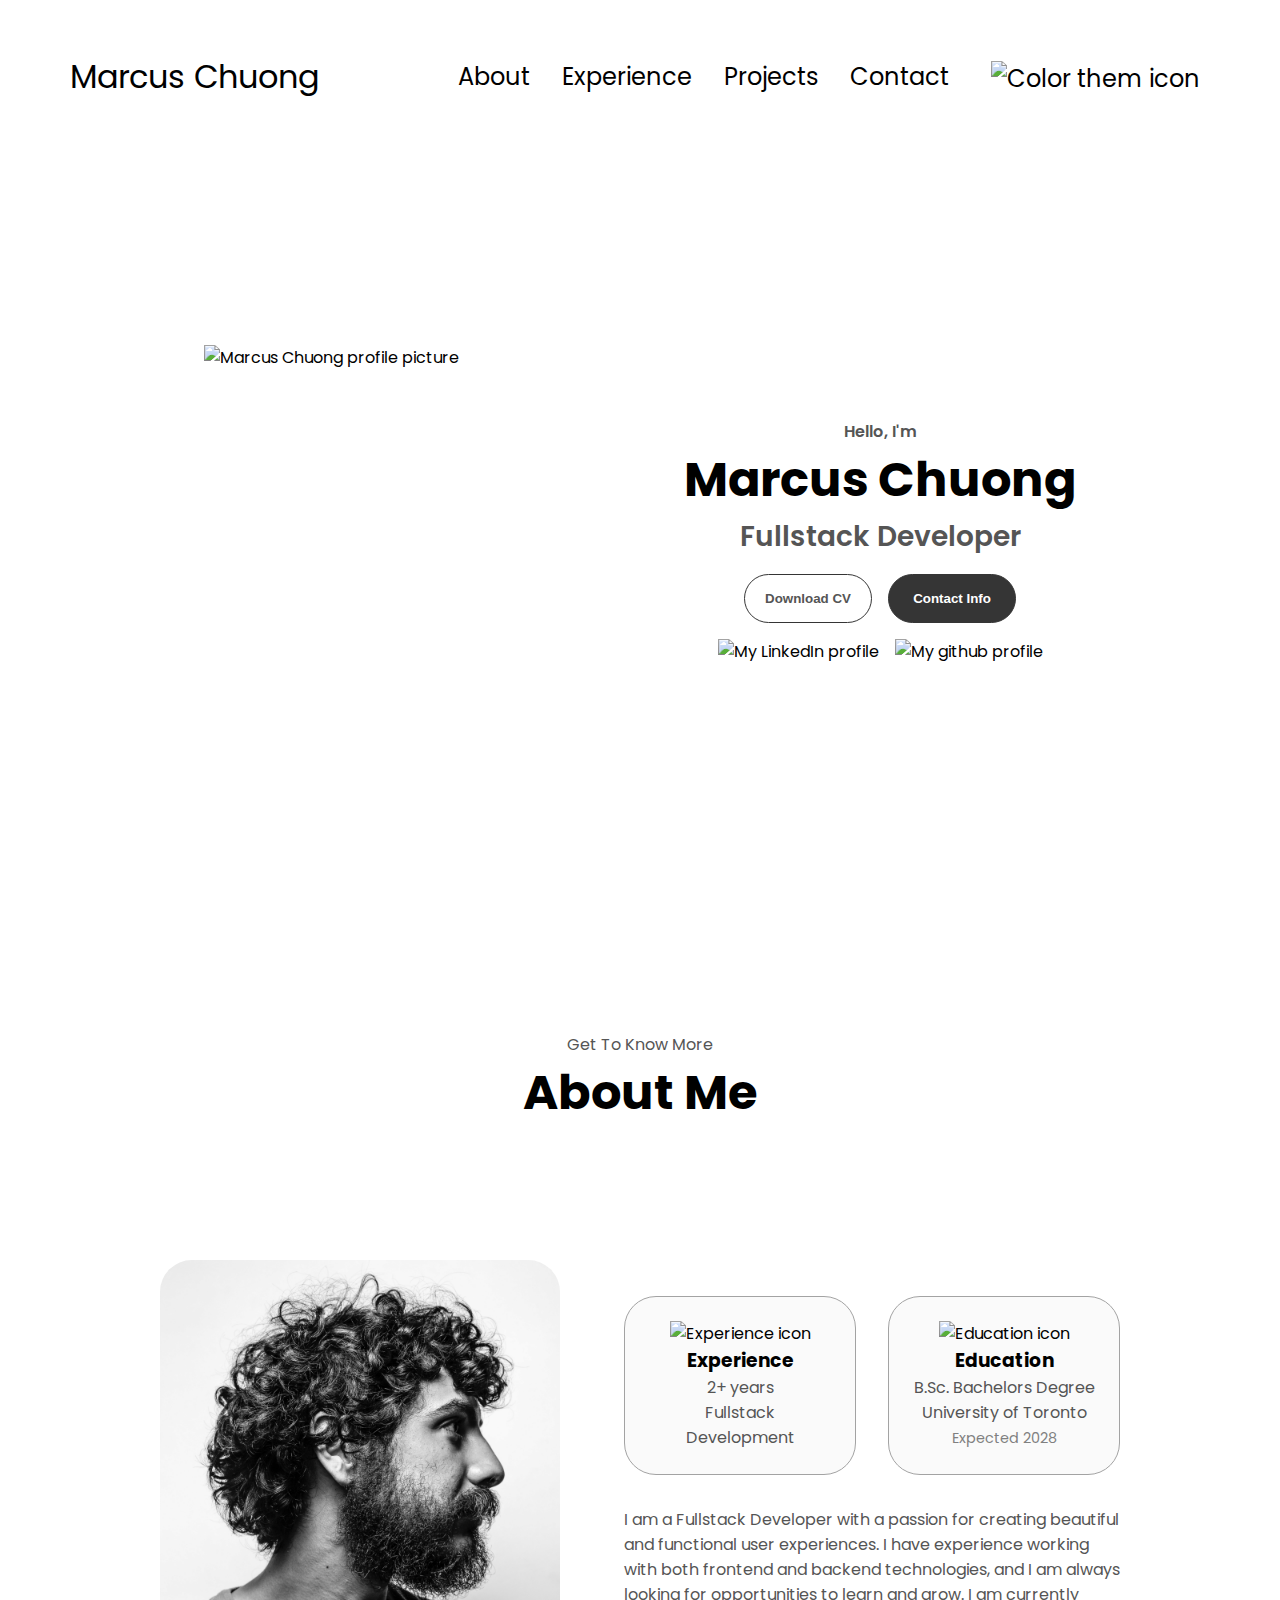
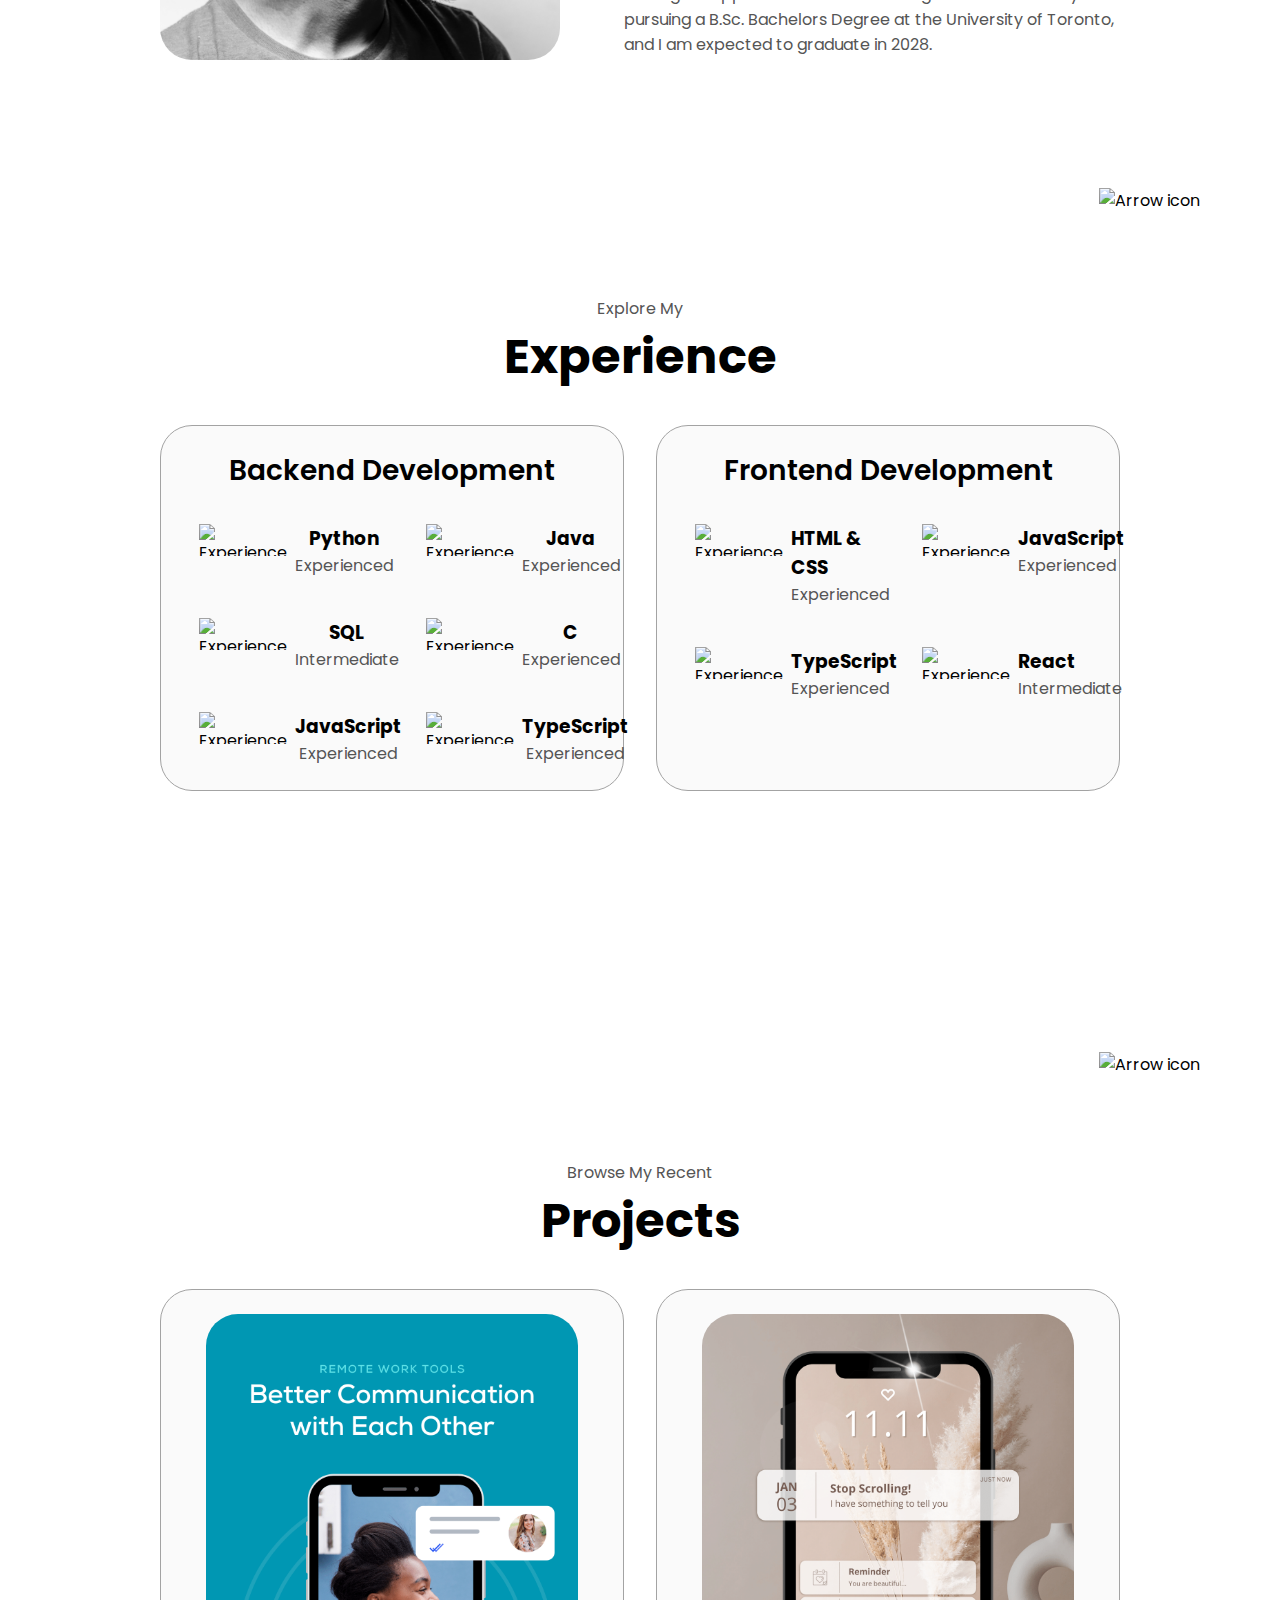
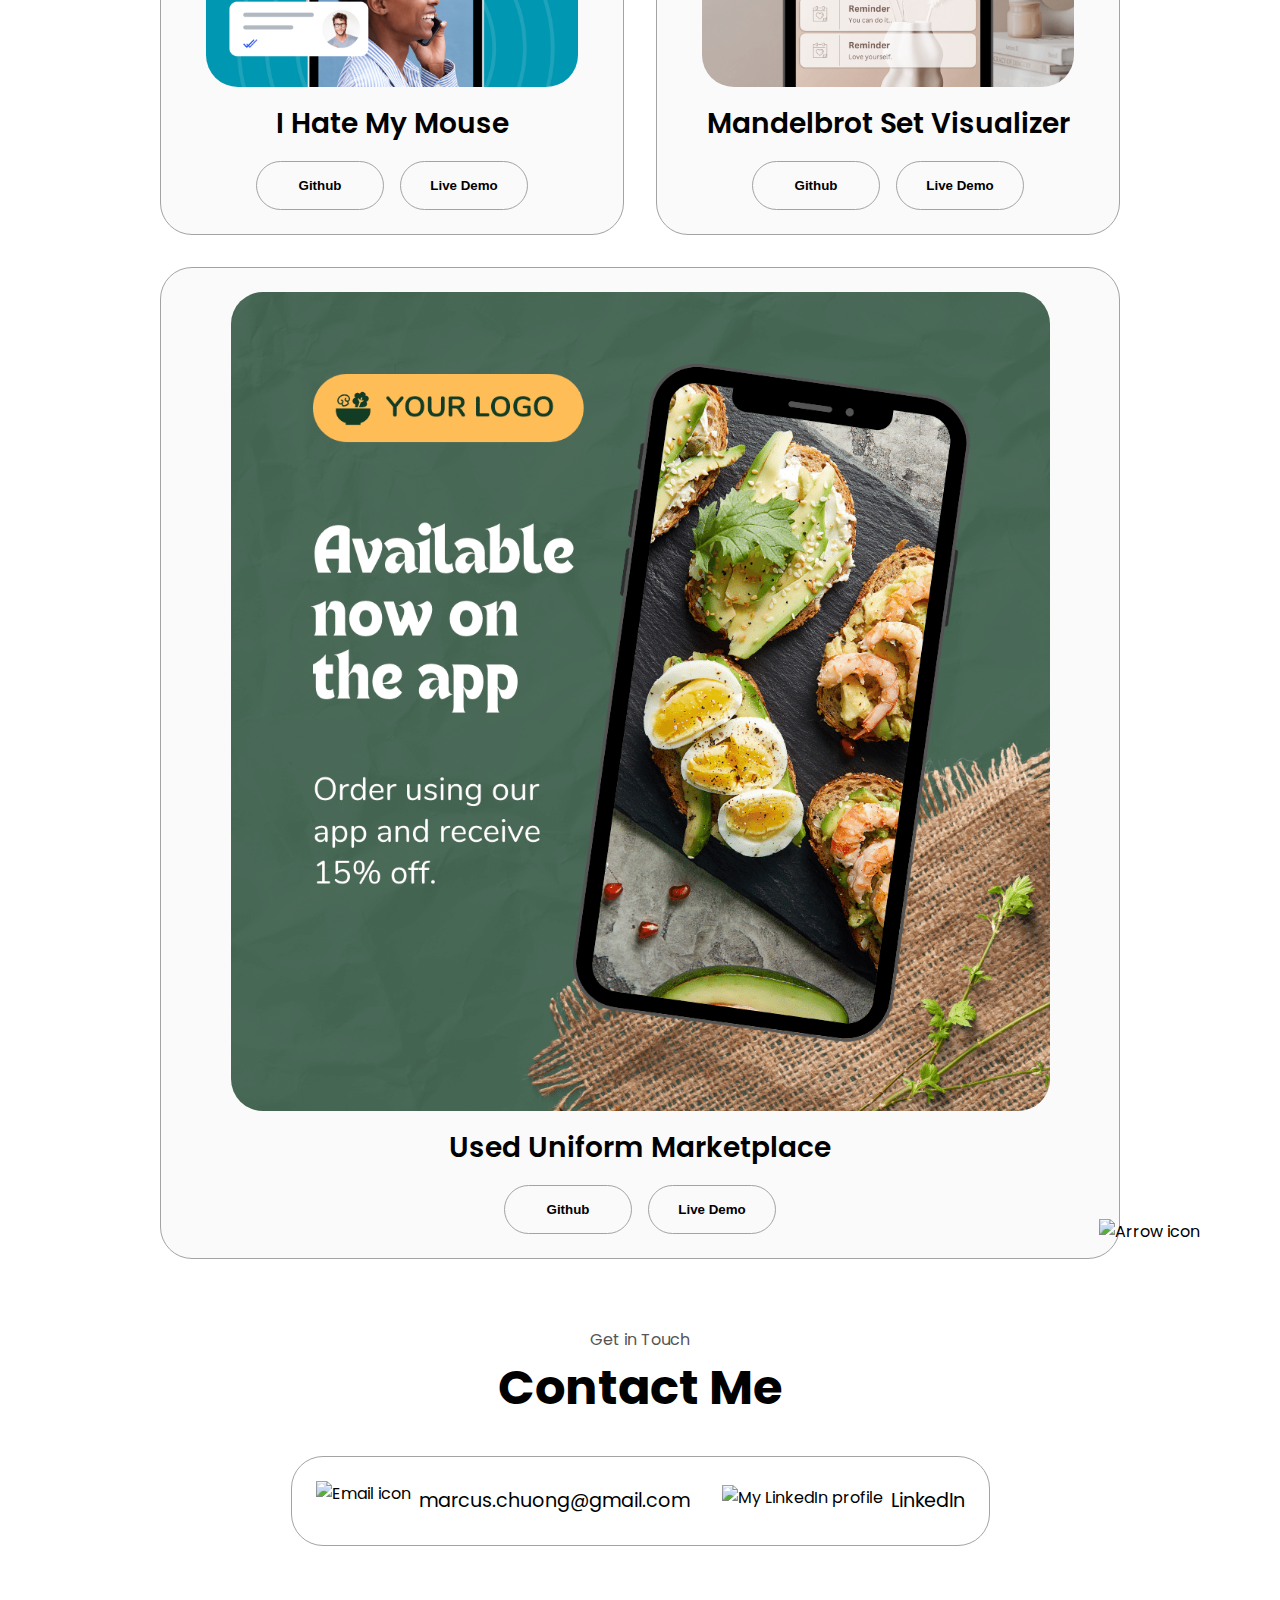
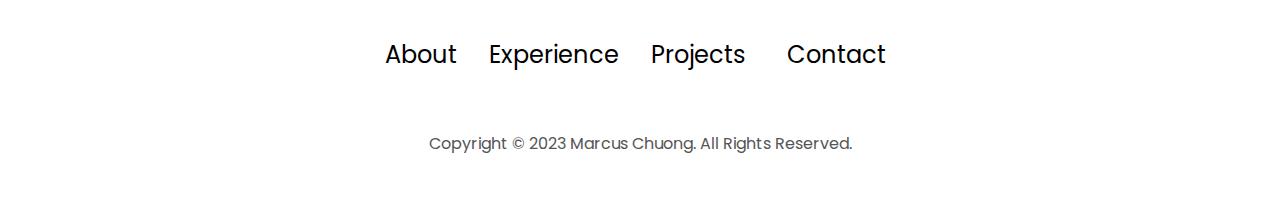
==== commit de65f6c2: "got dark mode working" ====
--- a/index.html
+++ b/index.html
@@ -58,7 +58,7 @@
     </nav>
     <section id="profile">
       <div class="section__pic-container">
-        <img src="./assets/profile-pic.png" alt="Marcus Chuong profile picture" />
+        <img src="./assets/kiwi cat-modified.png" alt="Marcus Chuong profile picture" />
       </div>
       <div class="section__text">
         <p class="section__text__p1">Hello, I'm</p>
@@ -133,12 +133,12 @@
           </div>
           <div class="text-container">
             <p>
-                I am a Fullstack Developer with a passion for creating beautiful
-                and functional user experiences. I have experience working with
-                both frontend and backend technologies, and I am always looking
-                for opportunities to learn and grow. I am currently pursuing a
-                B.Sc. Bachelors Degree at the University of Toronto, and I am
-                expected to graduate in 2028.
+              I am a Fullstack Developer with a passion for creating beautiful
+              and functional user experiences. I have experience working with
+              both frontend and backend technologies, and I am always looking
+              for opportunities to learn and grow. I am currently pursuing a
+              B.Sc. Bachelors Degree at the University of Toronto, and I am
+              expected to graduate in 2028.
             </p>
           </div>
         </div>
@@ -158,6 +158,89 @@
       <div class="experience-details-container">
         <div class="about-containers">
           <div class="details-container">
+            <h2 class="experience-sub-title">Backend Development</h2>
+            <div class="article-container" style="text-align: center;">
+              <article>
+                <img
+                  src="./assets/checkmark_light.png"
+                  src-light="./assets/checkmark_light.png"
+                  src-dark="./assets/checkmark_dark.png"
+                  alt="Experience icon"
+                  class="icon"
+                />
+                <div>
+                  <h3>Python</h3>
+                  <p>Experienced</p>
+                </div>
+              </article>
+              <article>
+                <img
+                  src="./assets/checkmark_light.png"
+                  src-light="./assets/checkmark_light.png"
+                  src-dark="./assets/checkmark_dark.png"
+                  alt="Experience icon"
+                  class="icon"
+                />
+                <div>
+                  <h3>Java</h3>
+                  <p>Experienced</p>
+                </div>
+              </article>
+              <article>
+                <img
+                  src="./assets/checkmark_light.png"
+                  src-light="./assets/checkmark_light.png"
+                  src-dark="./assets/checkmark_dark.png"
+                  alt="Experience icon"
+                  class="icon"
+                />
+                <div>
+                  <h3>SQL</h3>
+                  <p>Intermediate</p>
+                </div>
+              </article>
+              <article>
+                <img
+                  src="./assets/checkmark_light.png"
+                  src-light="./assets/checkmark_light.png"
+                  src-dark="./assets/checkmark_dark.png"
+                  alt="Experience icon"
+                  class="icon"
+                />
+                <div>
+                  <h3>C</h3>
+                  <p>Experienced</p>
+                </div>
+              </article>
+              <article>
+                <img
+                  src="./assets/checkmark_light.png"
+                  src-light="./assets/checkmark_light.png"
+                  src-dark="./assets/checkmark_dark.png"
+                  alt="Experience icon"
+                  class="icon"
+                />
+                <div>
+                  <h3>JavaScript</h3>
+                  <p>Experienced</p>
+                </div>
+              </article>
+              <article>
+                <img
+                  src="./assets/checkmark_light.png"
+                  src-light="./assets/checkmark_light.png"
+                  src-dark="./assets/checkmark_dark.png"
+                  alt="Experience icon"
+                  class="icon"
+                />
+                <div>
+                  <h3>TypeScript</h3>
+                  <p>Experienced</p>
+                </div>
+              </article>
+            </div>
+          </div>
+          <div class="details-container">
             <h2 class="experience-sub-title">Frontend Development</h2>
             <div class="article-container">
               <article>
@@ -169,34 +252,8 @@
                   class="icon"
                 />
                 <div>
-                  <h3>HTML</h3>
-                  <p>Experienced</p>
-                </div>
-              </article>
-              <article>
-                <img
-                  src="./assets/checkmark_light.png"
-                  src-light="./assets/checkmark_light.png"
-                  src-dark="./assets/checkmark_dark.png"
-                  alt="Experience icon"
-                  class="icon"
-                />
-                <div>
-                  <h3>CSS</h3>
-                  <p>Experienced</p>
-                </div>
-              </article>
-              <article>
-                <img
-                  src="./assets/checkmark_light.png"
-                  src-light="./assets/checkmark_light.png"
-                  src-dark="./assets/checkmark_dark.png"
-                  alt="Experience icon"
-                  class="icon"
-                />
-                <div>
-                  <h3>SASS</h3>
-                  <p>Intermediate</p>
+                  <h3>HTML & CSS</h3>
+                  <p>Experienced</p>
                 </div>
               </article>
               <article>
@@ -236,89 +293,6 @@
                 <div>
                   <h3>React</h3>
                   <p>Intermediate</p>
-                </div>
-              </article>
-            </div>
-          </div>
-          <div class="details-container">
-            <h2 class="experience-sub-title">Backend Development</h2>
-            <div class="article-container">
-              <article>
-                <img
-                  src="./assets/checkmark_light.png"
-                  src-light="./assets/checkmark_light.png"
-                  src-dark="./assets/checkmark_dark.png"
-                  alt="Experience icon"
-                  class="icon"
-                />
-                <div>
-                  <h3>Python</h3>
-                  <p>Experienced</p>
-                </div>
-              </article>
-              <article>
-                <img
-                  src="./assets/checkmark_light.png"
-                  src-light="./assets/checkmark_light.png"
-                  src-dark="./assets/checkmark_dark.png"
-                  alt="Experience icon"
-                  class="icon"
-                />
-                <div>
-                  <h3>Java</h3>
-                  <p>Experienced </p>
-                </div>
-              </article>
-              <article>
-                <img
-                  src="./assets/checkmark_light.png"
-                  src-light="./assets/checkmark_light.png"
-                  src-dark="./assets/checkmark_dark.png"
-                  alt="Experience icon"
-                  class="icon"
-                />
-                <div>
-                  <h3>C++</h3>
-                  <p>Intermediate </p>
-                </div>
-              </article>
-              <article>
-                <img
-                  src="./assets/checkmark_light.png"
-                  src-light="./assets/checkmark_light.png"
-                  src-dark="./assets/checkmark_dark.png"
-                  alt="Experience icon"
-                  class="icon"
-                />
-                <div>
-                  <h3>C</h3>
-                  <p>Experienced </p>
-                </div>
-              </article>
-              <article>
-                <img
-                  src="./assets/checkmark_light.png"
-                  src-light="./assets/checkmark_light.png"
-                  src-dark="./assets/checkmark_dark.png"
-                  alt="Experience icon"
-                  class="icon"
-                />
-                <div>
-                  <h3>JavaScript</h3>
-                  <p>Experienced </p>
-                  <article>
-                    <img
-                      src="./assets/checkmark_light.png"
-                      src-light="./assets/checkmark_light.png"
-                      src-dark="./assets/checkmark_dark.png"
-                      alt="Experience icon"
-                      class="icon"
-                    />
-                    <div>
-                      <h3>TypeScript</h3>
-                      <p>Experienced </p>
-                    </div>
-                  </article>
                 </div>
               </article>
             </div>
@@ -347,17 +321,17 @@
                 class="project-img"
               />
             </div>
-            <h2 class="experience-sub-title project-title">Project One</h2>
+            <h2 class="experience-sub-title project-title">I Hate My Mouse </h2>
             <div class="btn-container">
               <button
                 class="btn btn-color-2 project-btn"
-                onclick="location.href='https://github.com/'"
+                onclick="location.href='https://github.com/toenailMuncher/I-hate-using-my-mouse'"
               >
                 Github
               </button>
               <button
                 class="btn btn-color-2 project-btn"
-                onclick="location.href='https://github.com/'"
+                onclick="location.href='https://github.com/toenailMuncher/I-hate-using-my-mouse/tree/main/__pycache__'"
               >
                 Live Demo
               </button>
@@ -371,17 +345,17 @@
                 class="project-img"
               />
             </div>
-            <h2 class="experience-sub-title project-title">Project Two</h2>
+            <h2 class="experience-sub-title project-title">Mandelbrot Set Visualizer</h2>
             <div class="btn-container">
               <button
                 class="btn btn-color-2 project-btn"
-                onclick="location.href='https://github.com/'"
+                onclick="location.href='https://github.com/toenailMuncher/Mandelbrot-Set'"
               >
                 Github
               </button>
               <button
                 class="btn btn-color-2 project-btn"
-                onclick="location.href='https://github.com/'"
+                onclick="location.href='https://github.com/toenailMuncher/Mandelbrot-Set/tree/main/mandelbrotSet'"
               >
                 Live Demo
               </button>
@@ -395,11 +369,11 @@
                 class="project-img"
               />
             </div>
-            <h2 class="experience-sub-title project-title">Project Three</h2>
+            <h2 class="experience-sub-title project-title">Used Uniform Marketplace</h2>
             <div class="btn-container">
               <button
                 class="btn btn-color-2 project-btn"
-                onclick="location.href='https://github.com/'"
+                onclick="location.href='https://github.com/ConfusingDuck/Uniform-App'"
               >
                 Github
               </button>
@@ -434,7 +408,7 @@
             alt="Email icon"
             class="icon contact-icon email-icon"
           />
-          <p><a href="mailto:examplemail@gmail.com">Example@gmail.com</a></p>
+          <p><a href="mailto:examplemail@gmail.com">marcus.chuong@gmail.com</a></p>
         </div>
         <div class="contact-info-container">
           <img
@@ -443,7 +417,7 @@
             src-dark="./assets/linkedin_dark.png"
             alt="My LinkedIn profile"
             class="icon linkedin-icon"
-            onclick="location.href='https://linkedin.com/'"
+            onclick="location.href='www.linkedin.com/in/marcus-chuong'"
           />
           <p><a href="https://www.linkedin.com">LinkedIn</a></p>
         </div>
--- a/style.css
+++ b/style.css
@@ -1,14 +1,49 @@
 /* GENERAL */
 
 @import url("https://fonts.googleapis.com/css2?family=Poppins:wght@300;400;500;600&display=swap");
+
+/* Default Light Mode */
+:root {
+  --primary-color: white;
+  --primary-color-2: rgb(250, 250, 250);
+  --primary-color-3: rgb(181, 181, 181);
+  --background-color: rgb(255, 255, 255);
+  --secondary-color: black;
+  --secondary-color-2: rgb(85, 85, 85);
+  --button-background: rgb(53, 53, 53);
+  --button-text-hover: grey;
+  --button-border: rgb(53, 53, 53) 0.1rem solid;
+  --button-border-2: rgb(255, 255, 255) 0.1rem solid;
+  --container-border: rgb(163, 163, 163);
+}
+
+/* Dark Mode */
+[theme="dark"] {
+  --primary-color: black;
+  --primary-color-2: rgb(39, 39, 39);
+  --primary-color-3: rgb(74, 74, 74);
+  --background-color: rgb(33, 33, 33);
+  --secondary-color: white;
+  --secondary-color-2: rgb(170, 170, 170);
+  --button-background: rgb(202, 202, 202);
+  --button-text-hover: lightgrey;
+  --button-border: rgb(202, 202, 202) 0.1rem solid;
+  --button-border-2: rgb(0, 0, 0) 0.1rem solid;
+  --container-border: rgb(92, 92, 92);
+}
 
 * {
   margin: 0;
   padding: 0;
 }
 
+h3 {
+  color: var(--secondary-color);
+}
+
 body {
   font-family: "Poppins", sans-serif;
+  background-color: var(--background-color);
 }
 
 html {
@@ -16,7 +51,7 @@
 }
 
 p {
-  color: rgb(85, 85, 85);
+  color: var(--secondary-color-2);
 }
 
 /* TRANSITION */
@@ -31,11 +66,11 @@
 nav,
 .nav-links {
   display: flex;
+  align-items: center;
 }
 
 nav {
   justify-content: space-around;
-  align-items: center;
   height: 17vh;
 }
 
@@ -45,21 +80,33 @@
   font-size: 1.5rem;
 }
 
+nav li:last-child {
+  width: max-content;
+  display: flex;
+  margin: auto;
+  padding: 10px;
+}
+
 a {
-  color: black;
+  color: var(--secondary-color);
   text-decoration: none;
-  text-decoration-color: white;
+  text-decoration-color: var(--primary-color);
 }
 
 a:hover {
-  color: grey;
   text-decoration: underline;
   text-underline-offset: 1rem;
-  text-decoration-color: rgb(181, 181, 181);
+  text-decoration-color: var(--secondary-color);
+}
+
+nav a:hover {
+  color: var(--secondary-color);
+  text-decoration-color: var(--secondary-color);
 }
 
 .logo {
   font-size: 2rem;
+  color: var(--secondary-color);
 }
 
 .logo:hover {
@@ -89,7 +136,7 @@
 .hamburger-icon span {
   width: 100%;
   height: 2px;
-  background-color: black;
+  background-color: var(--secondary-color);
   transition: all 0.3 ease-in-out;
 }
 
@@ -97,7 +144,7 @@
   position: absolute;
   top: 100%;
   right: 0;
-  background-color: white;
+  background-color: var(--primary-color);
   width: fit-content;
   max-height: 0;
   overflow: hidden;
@@ -109,7 +156,7 @@
   padding: 10px;
   text-align: center;
   font-size: 1.5rem;
-  color: black;
+  color: var(--secondary-color);
   text-decoration: none;
   transition: all 0.3 ease-in-out;
 }
@@ -195,6 +242,7 @@
 }
 
 .title {
+  color: var(--secondary-color);
   font-size: 3rem;
   text-align: center;
 }
@@ -231,7 +279,8 @@
 
 .btn-color-1,
 .btn-color-2 {
-  border: rgb(53, 53, 53) 0.1rem solid;
+  border: var(--button-border);
+  color: var(--secondary-color-2);
 }
 
 .btn-color-1:hover,
@@ -241,12 +290,12 @@
 
 .btn-color-1,
 .btn-color-2:hover {
-  background: rgb(53, 53, 53);
-  color: white;
+  background: var(--button-background);
+  color: var(--primary-color);
 }
 
 .btn-color-1:hover {
-  background: rgb(0, 0, 0);
+  background: var(--secondary-color);
 }
 
 .btn-color-2 {
@@ -254,7 +303,8 @@
 }
 
 .btn-color-2:hover {
-  border: rgb(255, 255, 255) 0.1rem solid;
+  border: var(--button-border);
+  background: var(--secondary-color);
 }
 
 .btn-container {
@@ -296,10 +346,10 @@
 .details-container {
   padding: 1.5rem;
   flex: 1;
-  background: white;
+  background: var(--primary-color-2);
   border-radius: 2rem;
-  border: rgb(53, 53, 53) 0.1rem solid;
-  border-color: rgb(163, 163, 163);
+  border: var(--button-border);
+  border-color: var(--container-border);
   text-align: center;
 }
 
@@ -321,7 +371,7 @@
 }
 
 .experience-sub-title {
-  color: rgb(85, 85, 85);
+  color: var(--secondary-color);
   font-weight: 600;
   font-size: 1.75rem;
   margin-bottom: 2rem;
@@ -360,8 +410,8 @@
 }
 
 .color-container {
-  border-color: rgb(163, 163, 163);
-  background: rgb(250, 250, 250);
+  border-color: var(--container-border);
+  background: var(--primary-color-2);
 }
 
 .project-img {
@@ -372,12 +422,12 @@
 
 .project-title {
   margin: 1rem;
-  color: black;
+  color: var(--secondary-color);
 }
 
 .project-btn {
-  color: black;
-  border-color: rgb(163, 163, 163);
+  color: var(--secondary-color);
+  border-color: var(--container-border);
 }
 
 /* CONTACT */
@@ -393,9 +443,9 @@
   display: flex;
   justify-content: center;
   border-radius: 2rem;
-  border: rgb(53, 53, 53) 0.1rem solid;
-  border-color: rgb(163, 163, 163);
-  background: (250, 250, 250);
+  border: var(--button-border);
+  border-color: var(--container-border);
+  background: var(--background-color);
   margin: 2rem auto;
   padding: 0.5rem;
 }
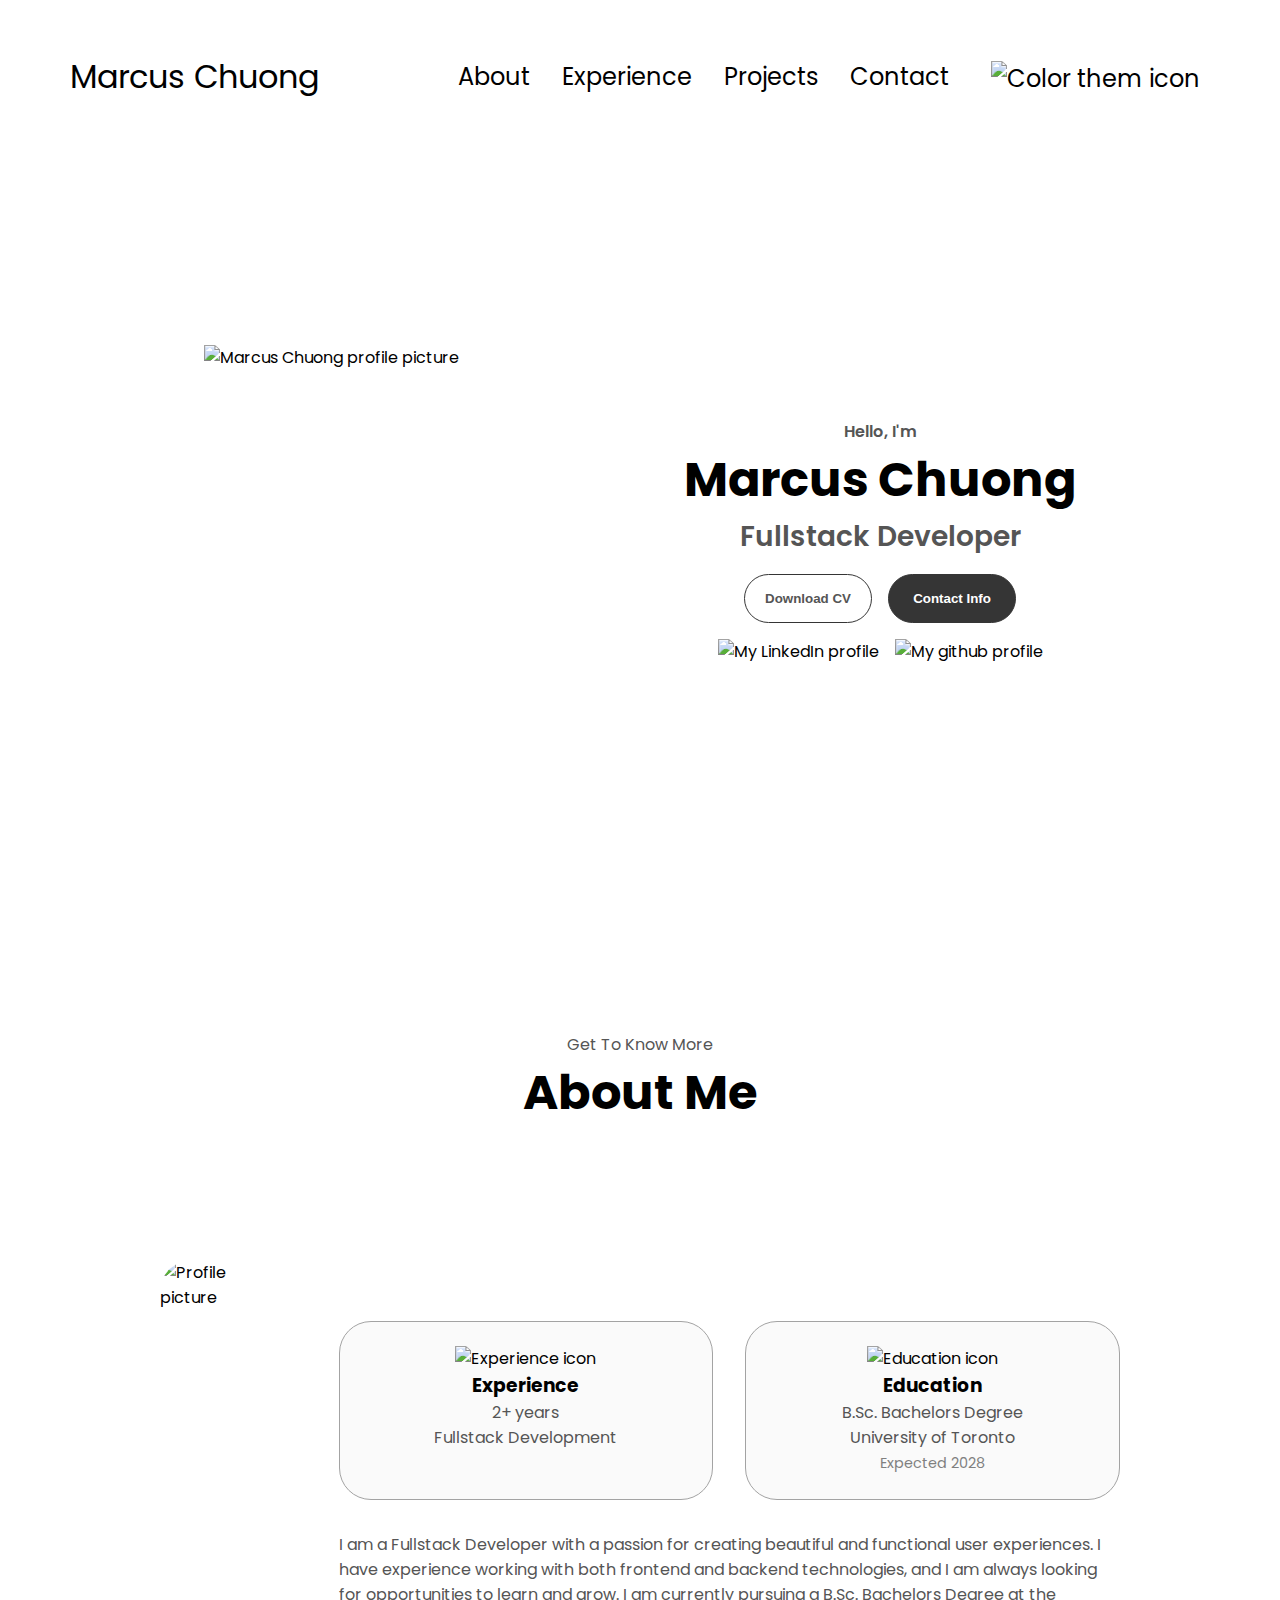
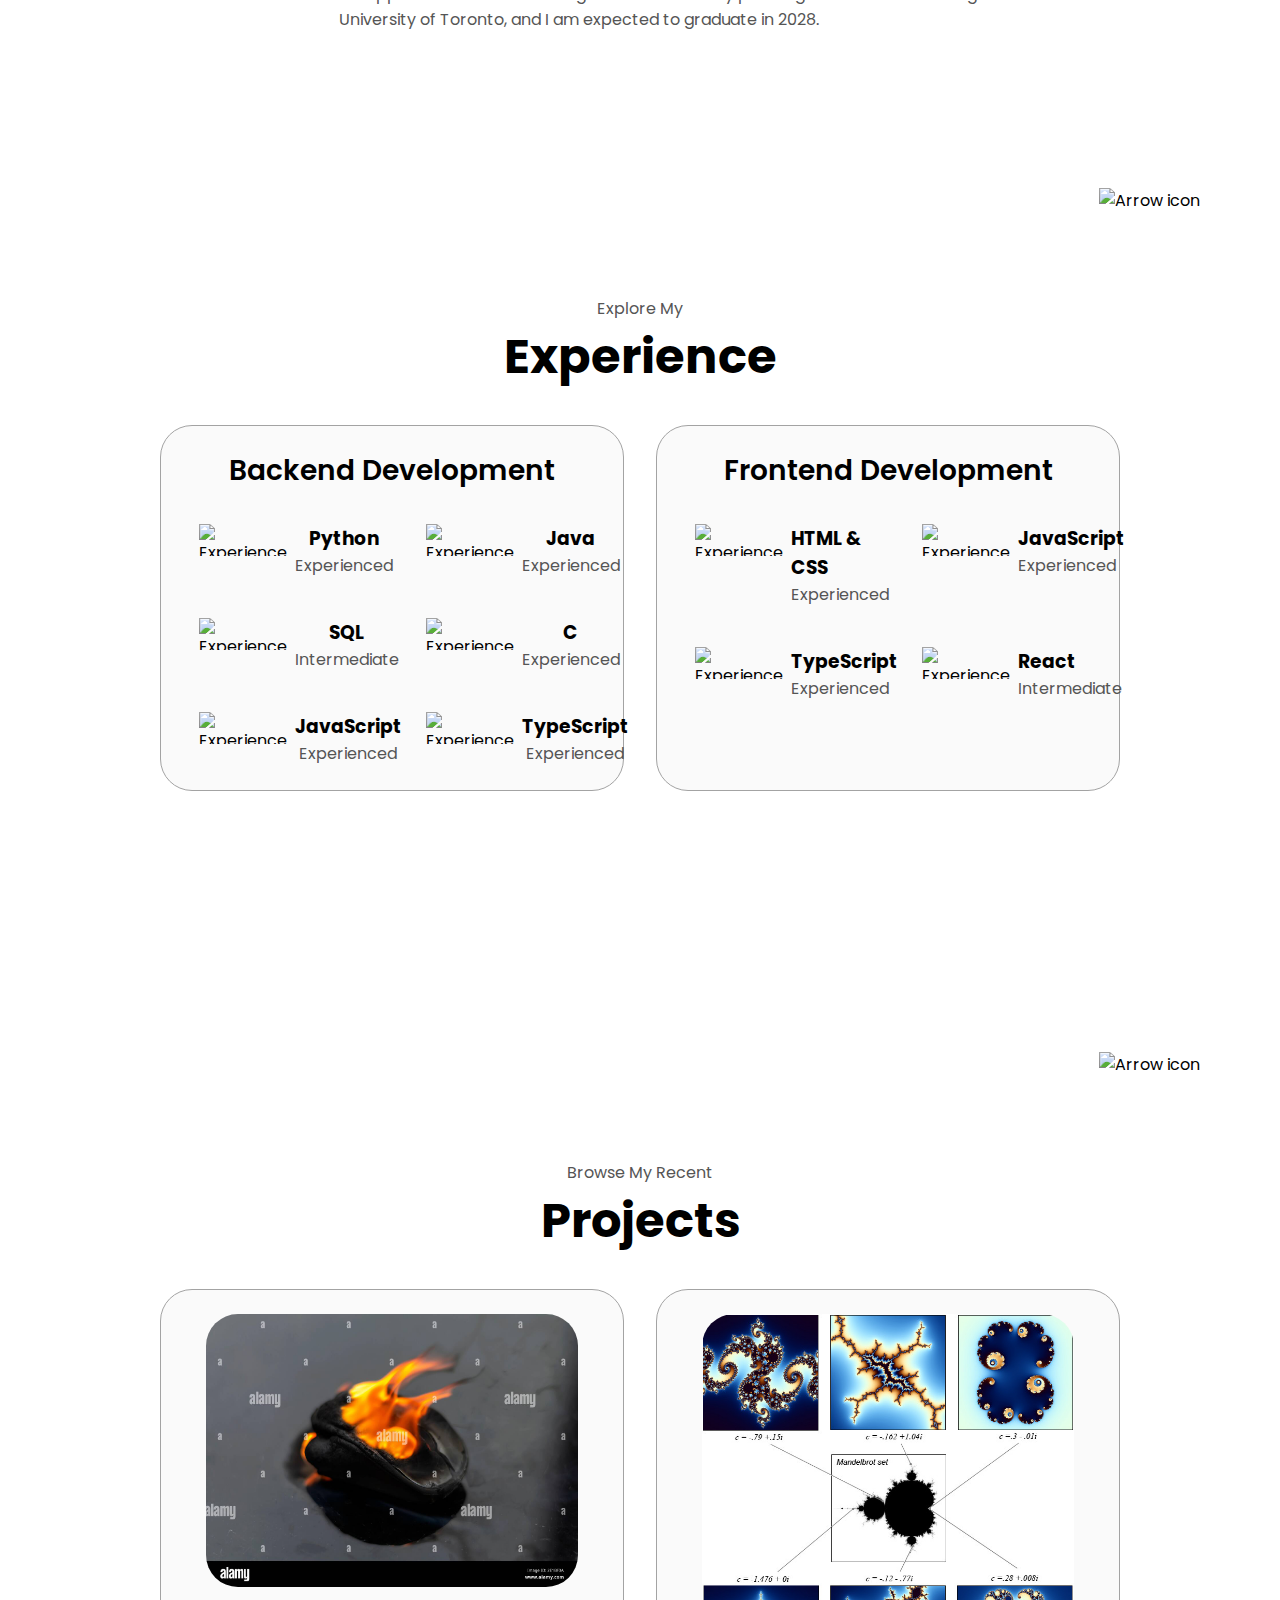
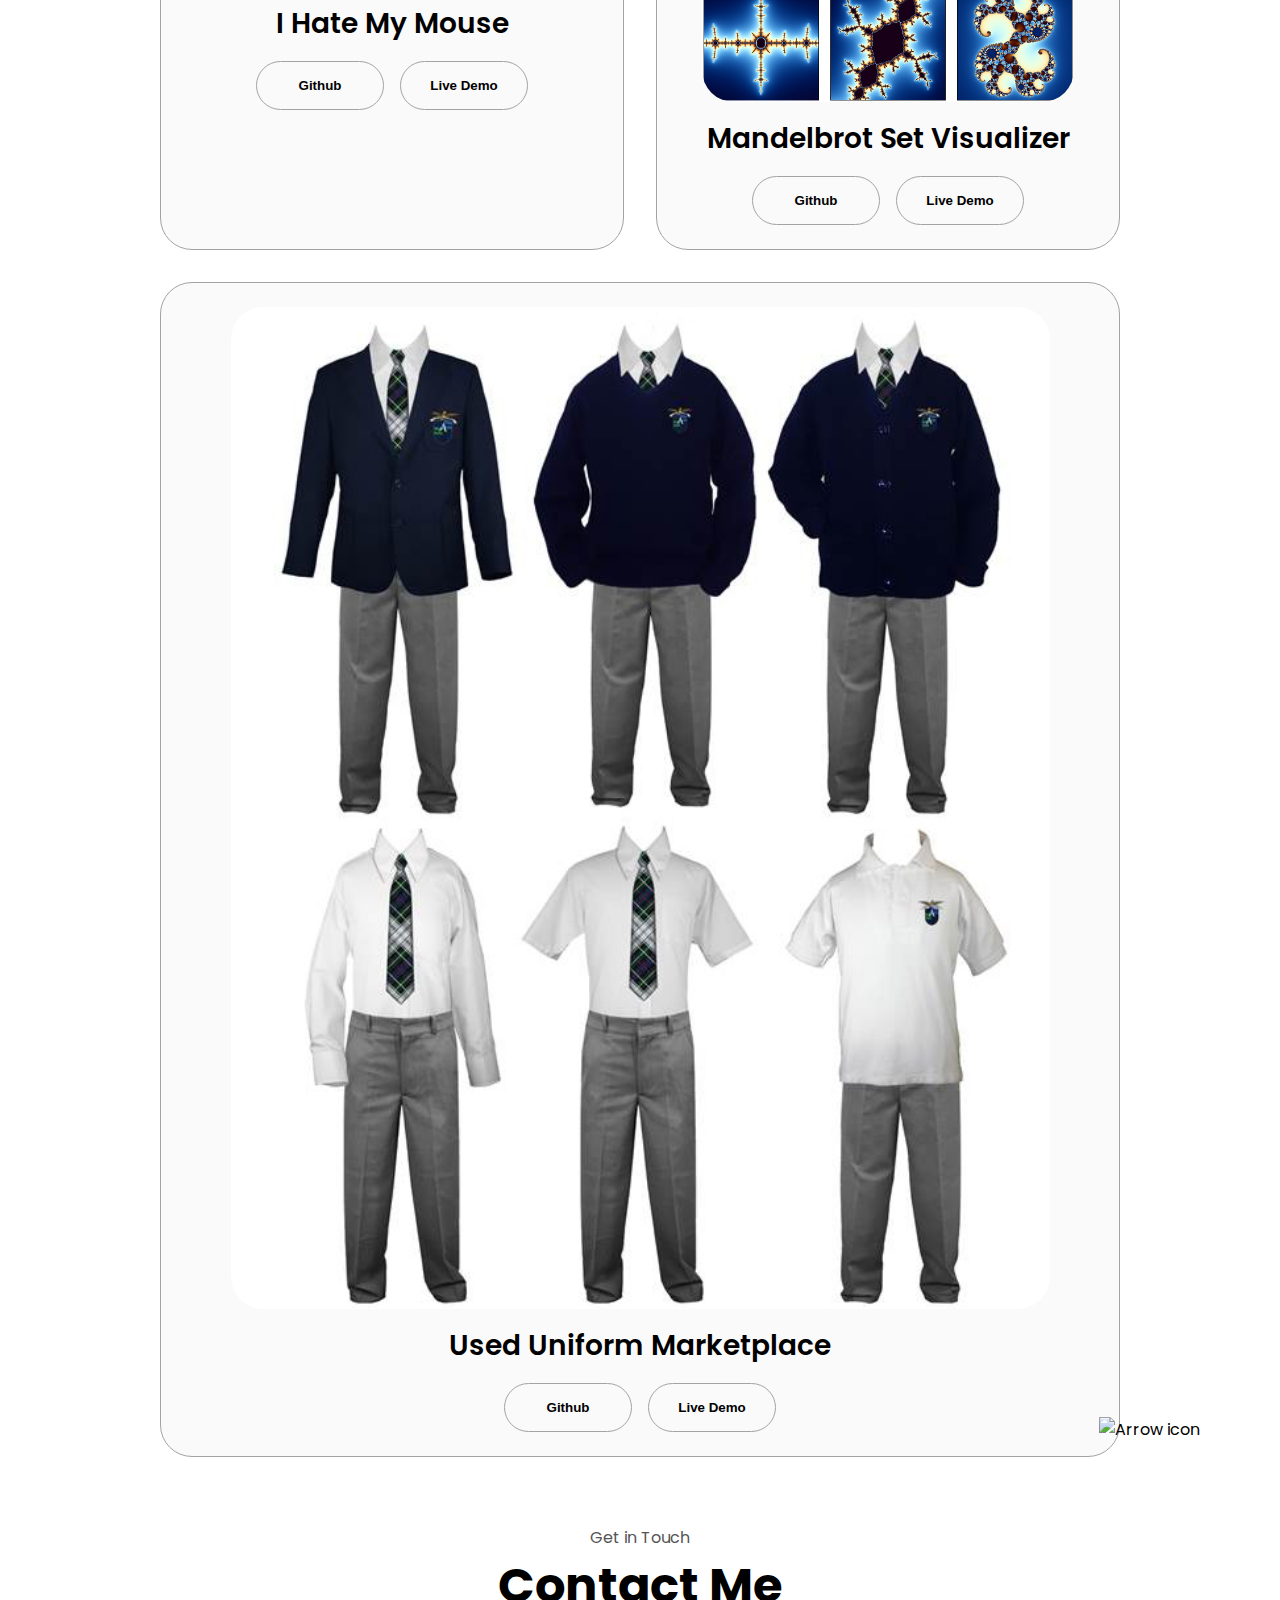
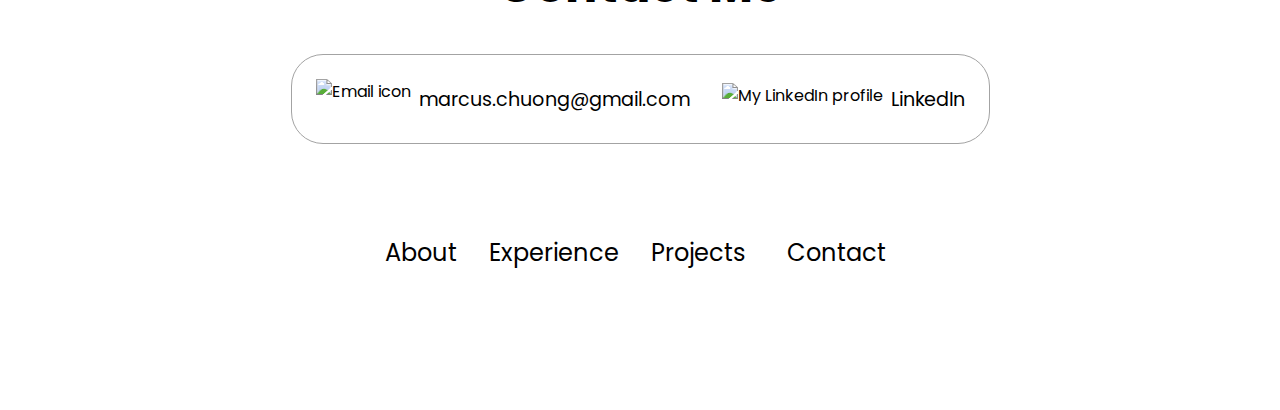
==== commit b32b89d0: "added iamges" ====
--- a/index.html
+++ b/index.html
@@ -56,14 +56,14 @@
         </div>
       </div>
     </nav>
-    <section id="profile">
+    <section id="profile" class="fade-in-section">
       <div class="section__pic-container">
         <img src="./assets/kiwi cat-modified.png" alt="Marcus Chuong profile picture" />
       </div>
       <div class="section__text">
-        <p class="section__text__p1">Hello, I'm</p>
-        <h1 class="title">Marcus Chuong</h1>
-        <p class="section__text__p2">Fullstack Developer</p>
+        <p class="section__text__p1" id="hello-text">Hello, I'm</p>
+        <h1 class="title" id="name-text">Marcus Chuong</h1>
+        <p class="section__text__p2" id="role-text">Fullstack Developer</p>
         <div class="btn-container">
           <button
             class="btn btn-color-2"
@@ -95,13 +95,13 @@
         </div>
       </div>
     </section>
-    <section id="about">
+    <section id="about" class="fade-in-section">
       <p class="section__text__p1">Get To Know More</p>
       <h1 class="title">About Me</h1>
       <div class="section-container">
         <div class="section__pic-container">
           <img
-            src="./assets/about-pic.png"
+            src="./assets/wholeKiwi.png"
             alt="Profile picture"
             class="about-pic"
           />
@@ -152,7 +152,7 @@
         onclick="location.href='./#experience'"
       />
     </section>
-    <section id="experience">
+    <section id="experience" class="fade-in-section">
       <p class="section__text__p1">Explore My</p>
       <h1 class="title">Experience</h1>
       <div class="experience-details-container">
@@ -308,7 +308,7 @@
         onclick="location.href='./#projects'"
       />
     </section>
-    <section id="projects">
+    <section id="projects" class="fade-in-section">
       <p class="section__text__p1">Browse My Recent</p>
       <h1 class="title">Projects</h1>
       <div class="experience-details-container">
@@ -316,7 +316,7 @@
           <div class="details-container color-container">
             <div class="article-container">
               <img
-                src="./assets/project-1.png"
+                src="./assets/burning mouse.png"
                 alt="Project 1"
                 class="project-img"
               />
@@ -340,7 +340,7 @@
           <div class="details-container color-container">
             <div class="article-container">
               <img
-                src="./assets/project-2.png"
+                src="./assets/mandelbrot.png"
                 alt="Project 2"
                 class="project-img"
               />
@@ -364,7 +364,7 @@
           <div class="details-container color-container">
             <div class="article-container">
               <img
-                src="./assets/project-3.png"
+                src="./assets/uniform.png"
                 alt="Project 3"
                 class="project-img"
               />
@@ -396,7 +396,7 @@
         onclick="location.href='./#contact'"
       />
     </section>
-    <section id="contact">
+    <section id="contact" class="fade-in-section">
       <p class="section__text__p1">Get in Touch</p>
       <h1 class="title">Contact Me</h1>
       <div class="contact-info-upper-container">
@@ -434,7 +434,6 @@
           </ul>
         </div>
       </nav>
-      <p>Copyright &#169; 2023 Marcus Chuong. All Rights Reserved.</p>
     </footer>
     <script src="script.js"></script>
   </body>
--- a/style.css
+++ b/style.css
@@ -15,6 +15,7 @@
   --button-border: rgb(53, 53, 53) 0.1rem solid;
   --button-border-2: rgb(255, 255, 255) 0.1rem solid;
   --container-border: rgb(163, 163, 163);
+  --transition-duration: 0.3s;
 }
 
 /* Dark Mode */
@@ -44,6 +45,7 @@
 body {
   font-family: "Poppins", sans-serif;
   background-color: var(--background-color);
+  transition: background-color var(--transition-duration), color var(--transition-duration);
 }
 
 html {
@@ -59,6 +61,18 @@
 a,
 .btn {
   transition: all 300ms ease;
+}
+
+nav,
+.menu-links,
+.details-container,
+.color-container,
+.contact-info-upper-container {
+  transition: background-color var(--transition-duration), color var(--transition-duration), border-color var(--transition-duration);
+}
+
+.icon {
+  transition: filter var(--transition-duration);
 }
 
 /* DESKTOP NAV */
@@ -479,4 +493,46 @@
 
 footer p {
   text-align: center;
-}+}
+
+#Effects
+
+.fade-in-section {
+opacity: 0;
+transform: translateX(20px);
+transition: opacity 0.6s ease-out, transform 0.6s ease-out;
+}
+
+.fade-in-section.is-visible {
+opacity: 1;
+transform: translateX(0);
+}
+
+.coding-languages-bar {
+    overflow: hidden;
+    white-space: nowrap;
+    margin-top: 2rem;
+    padding: 1rem 0;
+    background-color: var(--primary-color-2);
+    border-radius: 1rem;
+  }
+  
+  .coding-languages {
+    display: inline-block;
+    animation: scroll 20s linear infinite;
+  }
+  
+  .coding-language-icon {
+    display: inline-block;
+    padding: 0 2rem;
+    height: 50px; /* Adjust the height as needed */
+  }
+  
+  @keyframes scroll {
+    0% {
+      transform: translateX(100%);
+    }
+    100% {
+      transform: translateX(-100%);
+    }
+  }